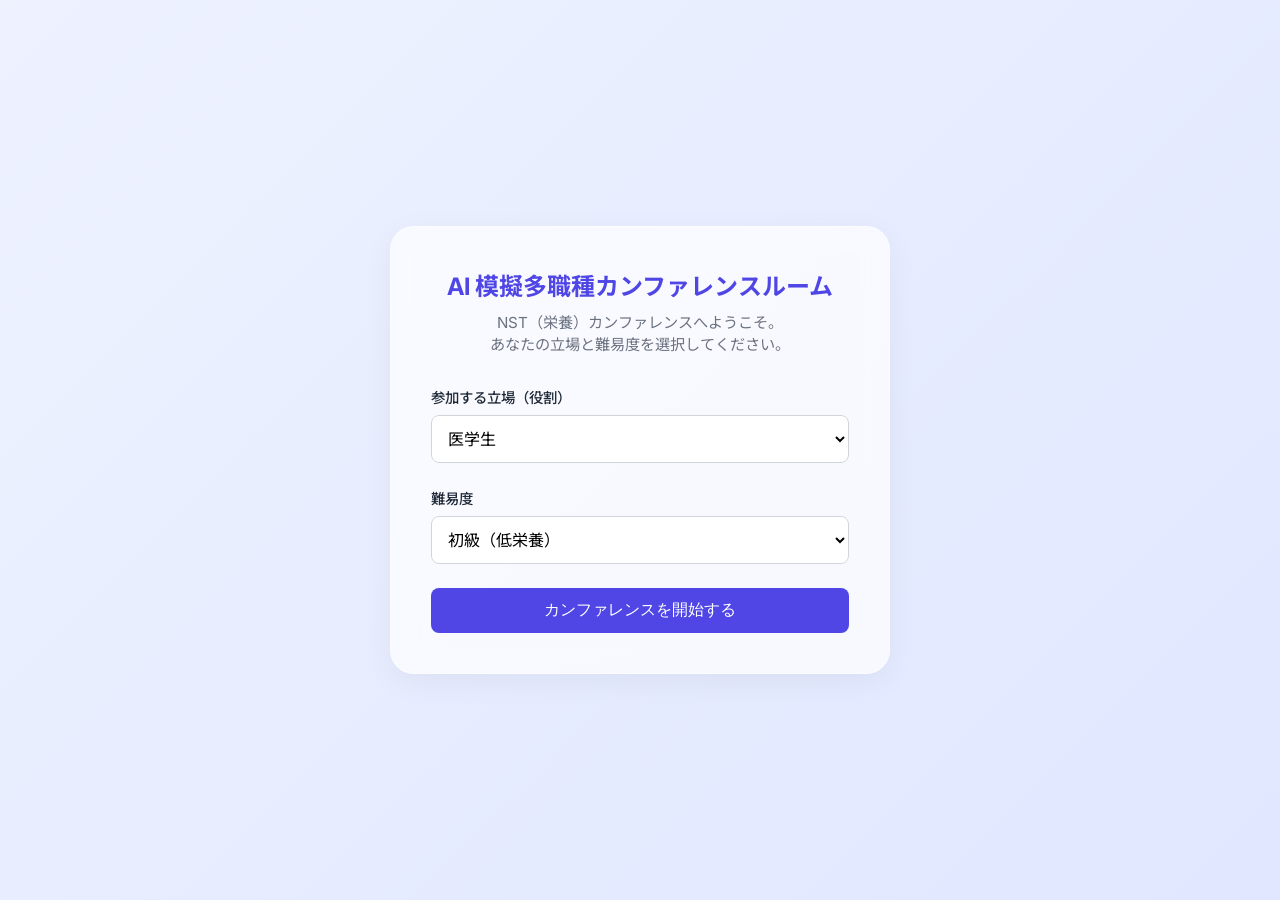
==== index.html @ bc38ae9d "feat: 会話テンポ・学生介入ルールおよび各専門職のキャラクター設定を追加" ====
<!DOCTYPE html>
<html lang="ja">
<head>
  <meta charset="UTF-8">
  <meta name="viewport" content="width=device-width, initial-scale=1.0">
  <title>AI 模擬多職種カンファレンスルーム</title>
  <link href="https://fonts.googleapis.com/css2?family=Inter:wght@400;500;600&family=Noto+Sans+JP:wght@400;500;700&display=swap" rel="stylesheet">
  <link rel="stylesheet" href="css/style.css">
</head>
<body>
  <div id="app">
    <!-- Setup Screen -->
    <div id="setup-screen" class="screen active">
      <div class="glass-panel setup-panel">
        <h1>AI 模擬多職種カンファレンスルーム</h1>
        <p class="subtitle">NST（栄養）カンファレンスへようこそ。<br>あなたの立場と難易度を選択してください。</p>
        
        <form id="setup-form">
          <div class="form-group">
            <label for="role-select">参加する立場（役割）</label>
            <select id="role-select" required>
              <optgroup label="学生">
                <option value="医学生">医学生</option>
                <option value="看護学生">看護学生</option>
                <option value="薬学生">薬学生</option>
                <option value="管理栄養士養成課程学生">管理栄養士養成課程学生</option>
                <option value="臨床検査技師養成課程学生">臨床検査技師養成課程学生</option>
                <option value="言語聴覚士（ST）養成課程学生">言語聴覚士（ST）養成課程学生</option>
                <option value="理学療法士（PT）養成課程学生">理学療法士（PT）養成課程学生</option>
                <option value="作業療法士（OT）養成課程学生">作業療法士（OT）養成課程学生</option>
                <option value="その他の学生">その他の医療・福祉系学生</option>
              </optgroup>
              <optgroup label="新人医療従事者">
                <option value="新人医師">新人医師</option>
                <option value="新人看護師">新人看護師</option>
                <option value="新人薬剤師">新人薬剤師</option>
                <option value="新人管理栄養士">新人管理栄養士</option>
                <option value="新人臨床検査技師">新人臨床検査技師</option>
                <option value="新人ST">新人ST</option>
                <option value="新人PT">新人PT</option>
                <option value="新人OT">新人OT</option>
                <option value="その他の新人">その他の新人医療・福祉職</option>
              </optgroup>
            </select>
          </div>

          <div class="form-group">
            <label for="difficulty-select">難易度</label>
            <select id="difficulty-select" required>
              <option value="beginner">初級（低栄養）</option>
              <option value="intermediate">中級（低栄養＋嚥下障害）</option>
              <option value="advanced">上級（複雑な病態＋本人希望）</option>
            </select>
          </div>

          <button type="submit" class="btn-primary">カンファレンスを開始する</button>
        </form>
      </div>
    </div>

    <!-- Conference Screen -->
    <div id="conference-screen" class="screen">
      <header class="chat-header glass-panel">
        <div class="header-info">
          <h2>NSTカンファレンス</h2>
          <span id="current-role-badge" class="badge"></span>
          <span id="current-difficulty-badge" class="badge outline"></span>
        </div>
      </header>

      <div class="conference-layout">
        <!-- Sidebar for Patient Info -->
        <aside class="sidebar glass-panel">
          <div class="sidebar-header">
            <h3>症例情報</h3>
          </div>
          <div class="sidebar-content" id="patient-info-content">
            <!-- Populated via JS -->
          </div>
        </aside>

        <!-- Main Chat Area -->
        <main class="chat-wrapper">
          <div id="chat-container" class="chat-container">
            <div class="message system">
              <div class="message-content">カンファレンスが開始されました。</div>
            </div>
          </div>

          <div id="typing-indicator" class="typing-indicator hidden">
            <span></span><span></span><span></span>
          </div>

          <div id="status-bar" class="status-bar"></div>

          <footer class="chat-input-area glass-panel">
            <div class="chat-input-header">
              <span class="target-label">相手:</span>
              <select id="target-select" class="target-select">
                <option value="全体">👥 全員</option>
                <option value="医師">🩺 医師（佐藤先生）</option>
                <option value="看護師">🌸 看護師（高橋さん）</option>
                <option value="管理栄養士">🥗 管理栄養士（佐々木さん）</option>
                <option value="ST">🗣️ ST（渡辺さん）</option>
                <option value="薬剤師">💊 薬剤師（松本さん）</option>
                <option value="医療ソーシャルワーカー">🤝 MSW（小林さん）</option>
                <option value="臨床検査技師">🔬 検査技師（中村さん）</option>
              </select>
            </div>
            <div class="chat-input-row">
              <button id="mic-btn" class="btn-icon" title="音声入力">
                <svg viewBox="0 0 24 24" width="22" height="22" stroke="currentColor" stroke-width="2" fill="none" stroke-linecap="round" stroke-linejoin="round"><path d="M12 2a3 3 0 0 0-3 3v7a3 3 0 0 0 6 0V5a3 3 0 0 0-3-3Z"></path><path d="M19 10v2a7 7 0 0 1-14 0v-2"></path><line x1="12" y1="19" x2="12" y2="22"></line></svg>
              </button>
              <textarea id="message-input" rows="1" placeholder="メッセージを入力..."></textarea>
              <button id="send-btn" class="btn-icon" title="送信">
                <svg viewBox="0 0 24 24" width="20" height="20" stroke="currentColor" stroke-width="2" fill="none" stroke-linecap="round" stroke-linejoin="round"><line x1="22" y1="2" x2="11" y2="13"></line><polygon points="22 2 15 22 11 13 2 9 22 2"></polygon></svg>
              </button>
            </div>
          </footer>
        </main>
      </div>
    </div>
  </div>

  <script src="js/scenarios.js"></script>
  <script src="js/api.js"></script>
  <script src="js/speech.js"></script>
  <script src="js/ui.js"></script>
  <script src="js/app.js"></script>
</body>
</html>
---- css/style.css ----
:root {
  --primary-color: #4F46E5;
  --primary-hover: #4338CA;
  --bg-gradient-start: #EEF2FF;
  --bg-gradient-end: #E0E7FF;
  --glass-bg: rgba(255, 255, 255, 0.7);
  --glass-border: rgba(255, 255, 255, 0.5);
  --text-main: #1F2937;
  --text-muted: #6B7280;
  --msg-user-bg: #4F46E5;
  --msg-user-text: #FFFFFF;
  --msg-ai-bg: #FFFFFF;
  --msg-ai-text: #1F2937;
  --msg-system-bg: transparent;
  --msg-system-text: #6B7280;
  --danger-color: #EF4444;
  --success-color: #10B981;
}

* {
  box-sizing: border-box;
  margin: 0;
  padding: 0;
}

html, body {
  height: 100%;
  overflow: hidden;
}

body {
  font-family: 'Inter', 'Noto Sans JP', sans-serif;
  color: var(--text-main);
  background: linear-gradient(135deg, var(--bg-gradient-start), var(--bg-gradient-end));
  display: flex;
  justify-content: center;
  align-items: center;
}

#app {
  width: 100%;
  height: 100%;
  max-width: 1200px;
  position: relative;
  overflow: hidden;
}

/* Screens */
.screen {
  display: none;
  width: 100%;
  height: 100%;
  flex-direction: column;
}

.screen.active {
  display: flex;
}

/* Glassmorphism utility */
.glass-panel {
  background: var(--glass-bg);
  backdrop-filter: blur(12px);
  -webkit-backdrop-filter: blur(12px);
  border: 1px solid var(--glass-border);
  box-shadow: 0 8px 32px rgba(0, 0, 0, 0.05);
}

/* Setup Screen */
#setup-screen {
  justify-content: center;
  align-items: center;
  padding: 1rem;
}

.setup-panel {
  padding: 2.5rem;
  border-radius: 1.5rem;
  width: 100%;
  max-width: 500px;
  text-align: center;
}

.setup-panel h1 {
  font-size: 1.5rem;
  margin-bottom: 0.5rem;
  color: var(--primary-color);
}

.setup-panel .subtitle {
  color: var(--text-muted);
  margin-bottom: 2rem;
  font-size: 0.95rem;
}

.form-group {
  margin-bottom: 1.5rem;
  text-align: left;
}

.form-group label {
  display: block;
  font-weight: 500;
  margin-bottom: 0.5rem;
  font-size: 0.9rem;
}

select {
  width: 100%;
  padding: 0.75rem;
  border-radius: 0.5rem;
  border: 1px solid #D1D5DB;
  background: white;
  font-family: inherit;
  font-size: 1rem;
  outline: none;
  transition: border-color 0.2s;
}

select:focus {
  border-color: var(--primary-color);
  box-shadow: 0 0 0 2px rgba(79, 70, 229, 0.2);
}

/* Buttons */
.btn-primary {
  background: var(--primary-color);
  color: white;
  border: none;
  padding: 0.75rem 1.5rem;
  border-radius: 0.5rem;
  font-size: 1rem;
  font-weight: 500;
  cursor: pointer;
  transition: background 0.2s, transform 0.1s;
}

.btn-primary:hover {
  background: var(--primary-hover);
}

.btn-primary:active {
  transform: scale(0.98);
}

/* Setup form button is full width */
#setup-form .btn-primary {
  width: 100%;
}

.btn-secondary {
  background: transparent;
  color: var(--primary-color);
  border: 1px solid var(--primary-color);
  padding: 0.5rem 1rem;
  border-radius: 0.5rem;
  font-size: 0.9rem;
  font-weight: 500;
  cursor: pointer;
  transition: all 0.2s;
}

.btn-secondary:hover {
  background: rgba(79, 70, 229, 0.05);
}

.btn-icon {
  background: none;
  border: none;
  color: var(--primary-color);
  cursor: pointer;
  display: flex;
  align-items: center;
  justify-content: center;
  width: 40px;
  height: 40px;
  min-width: 40px;
  border-radius: 50%;
  transition: background 0.2s;
  padding: 0;
}

.btn-icon:hover {
  background: rgba(79, 70, 229, 0.1);
}

.btn-icon.active {
  color: var(--danger-color);
  animation: pulse 1.5s infinite;
}

/* Send button specific styling */
#send-btn {
  background: var(--primary-color);
  color: white;
  border-radius: 50%;
}

#send-btn:hover {
  background: var(--primary-hover);
}

@keyframes pulse {
  0% { transform: scale(1); }
  50% { transform: scale(1.1); }
  100% { transform: scale(1); }
}

/* Conference Screen */
#conference-screen {
  height: 100%;
  overflow: hidden;
}

.chat-header {
  display: flex;
  justify-content: space-between;
  align-items: center;
  padding: 0.75rem 1.5rem;
  border-radius: 0 0 1rem 1rem;
  margin: 0 0.5rem;
  z-index: 10;
  flex-shrink: 0;
}

.header-info {
  display: flex;
  align-items: center;
  gap: 0.5rem;
  flex-wrap: wrap;
}

.header-info h2 {
  font-size: 1.1rem;
  margin-right: 0.5rem;
}

.badge {
  display: inline-block;
  padding: 0.2rem 0.5rem;
  font-size: 0.7rem;
  border-radius: 9999px;
  background: var(--primary-color);
  color: white;
}

.badge.outline {
  background: transparent;
  color: var(--primary-color);
  border: 1px solid var(--primary-color);
}

.conference-layout {
  display: flex;
  flex: 1;
  overflow: hidden;
  padding: 0 1rem 1rem 1rem;
  gap: 1rem;
}

/* Sidebar for Patient Info */
.sidebar {
  width: 300px;
  flex-shrink: 0;
  display: flex;
  flex-direction: column;
  border-radius: 1rem;
  overflow: hidden;
}

.sidebar-header {
  padding: 1rem;
  border-bottom: 1px solid var(--glass-border);
  background: rgba(255,255,255,0.3);
}

.sidebar-header h3 {
  font-size: 1.1rem;
  color: var(--primary-color);
}

.sidebar-content {
  padding: 1rem;
  overflow-y: auto;
  flex: 1;
  font-size: 0.9rem;
  line-height: 1.5;
}

.patient-info-section {
  margin-bottom: 1.25rem;
}
.patient-info-section h4 {
  color: var(--primary-color);
  margin-bottom: 0.5rem;
  font-size: 0.95rem;
  font-weight: 600;
  display: flex;
  align-items: center;
  gap: 0.35rem;
}
.patient-info-section ul {
  padding-left: 1.5rem;
}

/* Character Cards in Sidebar */
.character-list {
  display: flex;
  flex-direction: column;
  gap: 0.6rem;
  margin-top: 0.25rem;
}

.character-card {
  background: rgba(255, 255, 255, 0.6);
  border: 1px solid var(--glass-border);
  border-radius: 0.6rem;
  padding: 0.5rem 0.65rem;
  transition: background 0.2s, transform 0.15s;
}

.character-card:hover {
  background: rgba(255, 255, 255, 0.9);
  transform: translateY(-1px);
}

.character-header {
  display: flex;
  align-items: center;
  gap: 0.45rem;
  margin-bottom: 0.25rem;
}

.character-icon {
  font-size: 1.15rem;
  line-height: 1;
}

.character-titles {
  display: flex;
  flex-direction: column;
}

.character-name {
  font-weight: 600;
  font-size: 0.85rem;
  color: var(--text-main);
}

.character-role {
  font-size: 0.7rem;
  color: var(--text-muted);
}

.character-desc {
  font-size: 0.75rem;
  color: #4B5563;
  line-height: 1.35;
}

/* Main Chat Area */
.chat-wrapper {
  flex: 1;
  display: flex;
  flex-direction: column;
  border-radius: 1rem;
  background: rgba(255,255,255,0.4);
  border: 1px solid var(--glass-border);
  overflow: hidden;
}

.chat-container {
  flex: 1;
  overflow-y: auto;
  padding: 1rem 1.5rem;
  display: flex;
  flex-direction: column;
  gap: 0.75rem;
  scroll-behavior: smooth;
}

/* Messages */
.message {
  display: flex;
  flex-direction: column;
  max-width: 80%;
  animation: fadeIn 0.3s ease;
}

@keyframes fadeIn {
  from { opacity: 0; transform: translateY(10px); }
  to { opacity: 1; transform: translateY(0); }
}

.message.user {
  align-self: flex-end;
}

.message.ai {
  align-self: flex-start;
}

.message.system {
  align-self: center;
  text-align: center;
  max-width: 90%;
}

.message-sender {
  font-size: 0.8rem;
  color: var(--text-muted);
  margin-bottom: 0.25rem;
  margin-left: 0.5rem;
}

.message.user .message-sender {
  text-align: right;
  margin-right: 0.5rem;
}

.message-content {
  padding: 0.75rem 1rem;
  border-radius: 1rem;
  line-height: 1.6;
  word-break: break-word;
  white-space: pre-wrap;
  font-size: 0.95rem;
}

.message.user .message-content {
  background: var(--msg-user-bg);
  color: var(--msg-user-text);
  border-bottom-right-radius: 0.25rem;
}

.message.ai .message-content {
  background: var(--msg-ai-bg);
  color: var(--msg-ai-text);
  border-bottom-left-radius: 0.25rem;
  box-shadow: 0 2px 8px rgba(0,0,0,0.05);
  border-left: 4px solid #D1D5DB; /* Default AI color */
}

/* Role-specific AI colors */
.message.doctor .message-content {
  background: #EEF2FF;
  border-left-color: #4F46E5;
}
.message.nurse .message-content {
  background: #FFF1F2;
  border-left-color: #F43F5E;
}
.message.dietitian .message-content {
  background: #F0FDF4;
  border-left-color: #22C55E;
}
.message.pharmacist .message-content {
  background: #F0F9FF;
  border-left-color: #0EA5E9;
}
.message.technician .message-content {
  background: #F5F3FF;
  border-left-color: #8B5CF6;
}
.message.st .message-content {
  background: #FEFCE8;
  border-left-color: #EAB308;
}
.message.msw .message-content {
  background: #FFF7ED;
  border-left-color: #F97316;
}

.message.system .message-content {
  background: var(--msg-system-bg);
  color: var(--msg-system-text);
  font-size: 0.85rem;
  padding: 0.5rem;
}

/* Retry button inside error messages */
.retry-btn {
  display: inline-block;
  margin-top: 0.5rem;
  padding: 0.4rem 1rem;
  background: var(--primary-color);
  color: white;
  border: none;
  border-radius: 0.5rem;
  cursor: pointer;
  font-size: 0.85rem;
  transition: background 0.2s;
}
.retry-btn:hover {
  background: var(--primary-hover);
}

/* Typing Indicator */
.typing-indicator {
  display: flex;
  align-items: center;
  gap: 0.25rem;
  padding: 0.5rem 1.5rem;
  margin-left: 1.5rem;
  margin-bottom: 0.25rem;
  background: var(--msg-ai-bg);
  border-radius: 1rem;
  width: fit-content;
  box-shadow: 0 2px 8px rgba(0,0,0,0.05);
  flex-shrink: 0;
}

.typing-indicator.hidden {
  display: none;
}

.typing-indicator span {
  width: 6px;
  height: 6px;
  background: var(--primary-color);
  border-radius: 50%;
  animation: typing 1s infinite alternate;
}

.typing-indicator span:nth-child(2) { animation-delay: 0.2s; }
.typing-indicator span:nth-child(3) { animation-delay: 0.4s; }

@keyframes typing {
  from { opacity: 0.4; transform: scale(0.8); }
  to { opacity: 1; transform: scale(1.2); }
}

/* Chat Input Area */
.chat-input-area {
  margin: 0 0.5rem 0.5rem 0.5rem;
  padding: 0.5rem 0.75rem;
  border-radius: 1rem;
  display: flex;
  flex-direction: column;
  gap: 0.5rem;
  flex-shrink: 0;
}

.chat-input-header {
  display: flex;
  align-items: center;
  gap: 0.5rem;
  padding: 0 0.25rem;
}

.target-label {
  font-size: 0.8rem;
  color: var(--text-muted);
}

.target-select {
  padding: 0.2rem 0.5rem;
  font-size: 0.85rem;
  border-radius: 0.5rem;
  border: 1px solid var(--glass-border);
  background: rgba(255, 255, 255, 0.8);
  outline: none;
  cursor: pointer;
}

.chat-input-row {
  display: flex;
  align-items: flex-end;
  gap: 0.5rem;
  width: 100%;
}

#message-input {
  flex: 1;
  background: transparent;
  border: none;
  outline: none;
  resize: none;
  max-height: 100px;
  min-height: 24px;
  height: 36px;
  font-family: inherit;
  font-size: 0.95rem;
  line-height: 1.5;
  padding: 0.4rem 0.5rem;
  color: var(--text-main);
}

#message-input::placeholder {
  color: #9CA3AF;
}

/* Status bar */
.status-bar {
  text-align: center;
  padding: 0.25rem;
  font-size: 0.75rem;
  color: var(--text-muted);
  flex-shrink: 0;
}
.status-bar .model-name {
  color: var(--primary-color);
  font-weight: 500;
}

/* Disabled state for send */
#send-btn:disabled,
#message-input:disabled {
  opacity: 0.5;
  cursor: not-allowed;
}
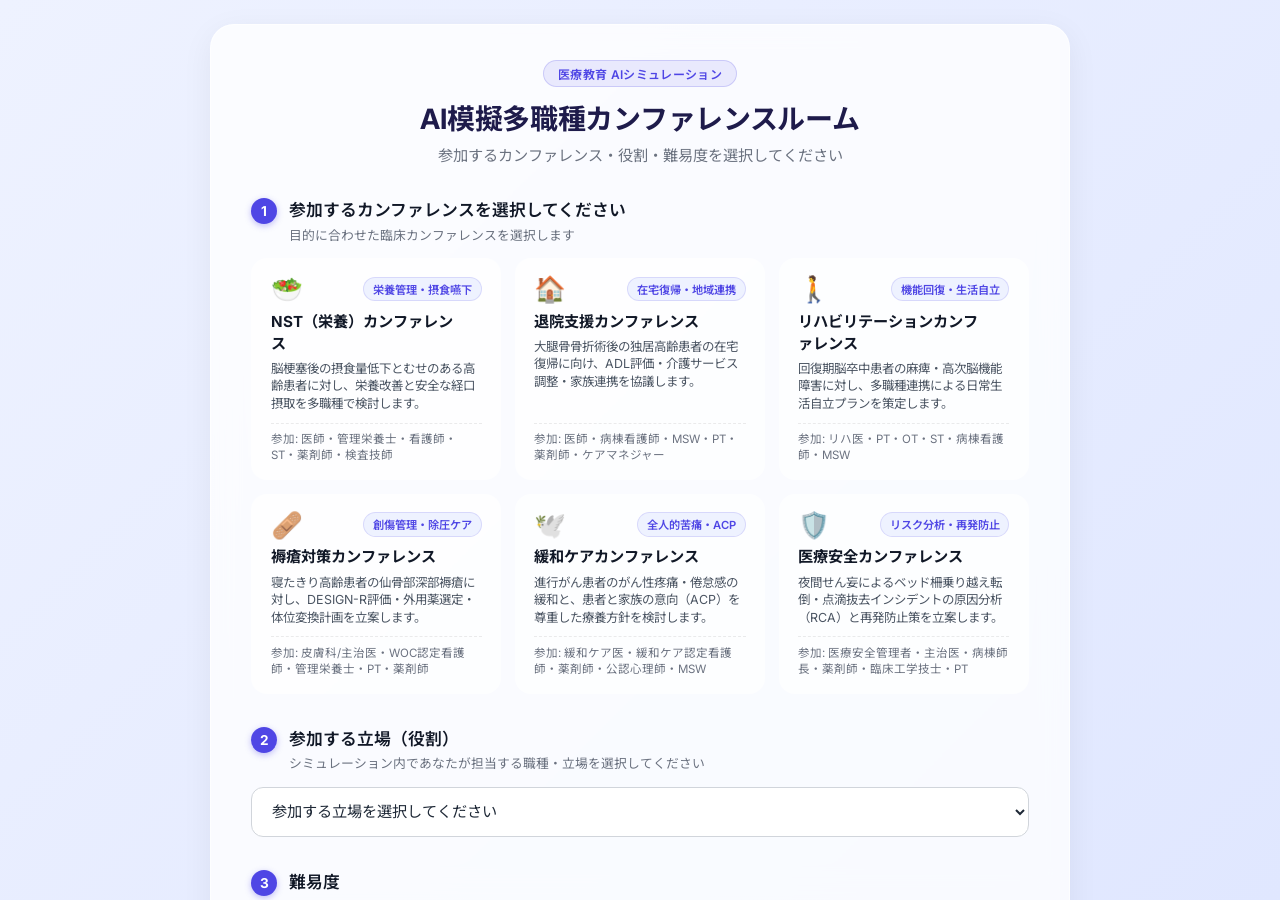
==== commit efb91e4a: "UI改善: 開始画面を複数カンファレンス選択対応にリニューアル（カンファレンス種類・役割・難易度の3ステップ選択と動的連携）" ====
--- a/index.html
+++ b/index.html
@@ -3,8 +3,8 @@
 <head>
   <meta charset="UTF-8">
   <meta name="viewport" content="width=device-width, initial-scale=1.0">
-  <title>AI 模擬多職種カンファレンスルーム</title>
-  <link href="https://fonts.googleapis.com/css2?family=Inter:wght@400;500;600&family=Noto+Sans+JP:wght@400;500;700&display=swap" rel="stylesheet">
+  <title>AI模擬多職種カンファレンスルーム</title>
+  <link href="https://fonts.googleapis.com/css2?family=Inter:wght@400;500;600;700&family=Noto+Sans+JP:wght@400;500;700&display=swap" rel="stylesheet">
   <link rel="stylesheet" href="css/style.css">
 </head>
 <body>
@@ -12,48 +12,114 @@
     <!-- Setup Screen -->
     <div id="setup-screen" class="screen active">
       <div class="glass-panel setup-panel">
-        <h1>AI 模擬多職種カンファレンスルーム</h1>
-        <p class="subtitle">NST（栄養）カンファレンスへようこそ。<br>あなたの立場と難易度を選択してください。</p>
+        <header class="setup-header">
+          <div class="brand-badge">医療教育 AIシミュレーション</div>
+          <h1 class="main-title">AI模擬多職種カンファレンスルーム</h1>
+          <p class="subtitle">参加するカンファレンス・役割・難易度を選択してください</p>
+        </header>
         
         <form id="setup-form">
-          <div class="form-group">
-            <label for="role-select">参加する立場（役割）</label>
-            <select id="role-select" required>
-              <optgroup label="学生">
-                <option value="医学生">医学生</option>
-                <option value="看護学生">看護学生</option>
-                <option value="薬学生">薬学生</option>
-                <option value="管理栄養士養成課程学生">管理栄養士養成課程学生</option>
-                <option value="臨床検査技師養成課程学生">臨床検査技師養成課程学生</option>
-                <option value="言語聴覚士（ST）養成課程学生">言語聴覚士（ST）養成課程学生</option>
-                <option value="理学療法士（PT）養成課程学生">理学療法士（PT）養成課程学生</option>
-                <option value="作業療法士（OT）養成課程学生">作業療法士（OT）養成課程学生</option>
-                <option value="その他の学生">その他の医療・福祉系学生</option>
-              </optgroup>
-              <optgroup label="新人医療従事者">
-                <option value="新人医師">新人医師</option>
-                <option value="新人看護師">新人看護師</option>
-                <option value="新人薬剤師">新人薬剤師</option>
-                <option value="新人管理栄養士">新人管理栄養士</option>
-                <option value="新人臨床検査技師">新人臨床検査技師</option>
-                <option value="新人ST">新人ST</option>
-                <option value="新人PT">新人PT</option>
-                <option value="新人OT">新人OT</option>
-                <option value="その他の新人">その他の新人医療・福祉職</option>
-              </optgroup>
-            </select>
+          <!-- Step 1: Conference Selection -->
+          <section class="form-section">
+            <div class="section-heading">
+              <span class="step-num">1</span>
+              <div class="heading-text">
+                <h3>参加するカンファレンスを選択してください</h3>
+                <span class="step-desc">目的に合わせた臨床カンファレンスを選択します</span>
+              </div>
+            </div>
+            <div id="conference-grid" class="conference-grid">
+              <!-- Populated dynamically via JS from window.CONFERENCE_LIST -->
+            </div>
+            <input type="hidden" id="selected-conference-id" value="">
+          </section>
+
+          <!-- Step 2: Role Selection -->
+          <section class="form-section">
+            <div class="section-heading">
+              <span class="step-num">2</span>
+              <div class="heading-text">
+                <h3>参加する立場（役割）</h3>
+                <span class="step-desc">シミュレーション内であなたが担当する職種・立場を選択してください</span>
+              </div>
+            </div>
+            <div class="select-wrapper">
+              <select id="role-select" required>
+                <option value="" disabled selected>参加する立場を選択してください</option>
+                <optgroup label="学生">
+                  <option value="医学生">医学生</option>
+                  <option value="看護学生">看護学生</option>
+                  <option value="薬学生">薬学生</option>
+                  <option value="管理栄養士養成課程学生">管理栄養士養成課程学生</option>
+                  <option value="臨床検査技師養成課程学生">臨床検査技師養成課程学生</option>
+                  <option value="言語聴覚士（ST）養成課程学生">言語聴覚士（ST）養成課程学生</option>
+                  <option value="理学療法士（PT）養成課程学生">理学療法士（PT）養成課程学生</option>
+                  <option value="作業療法士（OT）養成課程学生">作業療法士（OT）養成課程学生</option>
+                  <option value="その他の学生">その他の医療・福祉系学生</option>
+                </optgroup>
+                <optgroup label="新人医療従事者">
+                  <option value="新人医師">新人医師</option>
+                  <option value="新人看護師">新人看護師</option>
+                  <option value="新人薬剤師">新人薬剤師</option>
+                  <option value="新人管理栄養士">新人管理栄養士</option>
+                  <option value="新人臨床検査技師">新人臨床検査技師</option>
+                  <option value="新人ST">新人ST（言語聴覚士）</option>
+                  <option value="新人PT">新人PT（理学療法士）</option>
+                  <option value="新人OT">新人OT（作業療法士）</option>
+                  <option value="その他の新人">その他の新人医療・福祉職</option>
+                </optgroup>
+              </select>
+            </div>
+          </section>
+
+          <!-- Step 3: Difficulty Selection -->
+          <section class="form-section">
+            <div class="section-heading">
+              <span class="step-num">3</span>
+              <div class="heading-text">
+                <h3>難易度</h3>
+                <span class="step-desc">あなたの習熟度に合わせてシミュレーション難易度を選択してください</span>
+              </div>
+            </div>
+            <div class="difficulty-grid">
+              <div class="difficulty-card" data-difficulty="beginner">
+                <div class="diff-header">
+                  <span class="diff-badge diff-beginner">初級</span>
+                  <span class="diff-theme">基礎的な問題把握</span>
+                </div>
+                <p class="diff-desc">AI専門職からヒントが多く提示されます。全体の流れや多職種の役割を掴むのに最適です。</p>
+              </div>
+
+              <div class="difficulty-card" data-difficulty="intermediate">
+                <div class="diff-header">
+                  <span class="diff-badge diff-intermediate">中級</span>
+                  <span class="diff-theme">複数課題の統合と連携</span>
+                </div>
+                <p class="diff-desc">AIからのヒントが減り、自発的な質問や他職種連携のアプローチが求められます。</p>
+              </div>
+
+              <div class="difficulty-card" data-difficulty="advanced">
+                <div class="diff-header">
+                  <span class="diff-badge diff-advanced">上級</span>
+                  <span class="diff-theme">複雑病態・意思決定支援</span>
+                </div>
+                <p class="diff-desc">AIは答えを誘導しません。複雑な課題の調整と自発的な提案・主導が必要です。</p>
+              </div>
+            </div>
+            <input type="hidden" id="selected-difficulty" value="">
+          </section>
+
+          <!-- Submit and Guidance -->
+          <div class="setup-actions">
+            <div id="setup-validation-msg" class="validation-msg">
+              <span class="validation-icon">ℹ️</span>
+              <span class="validation-text">① カンファレンスの種類、② 参加する立場、③ 難易度を選択してください</span>
+            </div>
+            <button type="submit" id="start-conference-btn" class="btn-primary" disabled>
+              <span>カンファレンスを開始する</span>
+              <svg viewBox="0 0 24 24" width="20" height="20" fill="none" stroke="currentColor" stroke-width="2.5" stroke-linecap="round" stroke-linejoin="round"><line x1="5" y1="12" x2="19" y2="12"></line><polyline points="12 5 19 12 12 19"></polyline></svg>
+            </button>
           </div>
-
-          <div class="form-group">
-            <label for="difficulty-select">難易度</label>
-            <select id="difficulty-select" required>
-              <option value="beginner">初級（低栄養）</option>
-              <option value="intermediate">中級（低栄養＋嚥下障害）</option>
-              <option value="advanced">上級（複雑な病態＋本人希望）</option>
-            </select>
-          </div>
-
-          <button type="submit" class="btn-primary">カンファレンスを開始する</button>
         </form>
       </div>
     </div>
@@ -61,10 +127,16 @@
     <!-- Conference Screen -->
     <div id="conference-screen" class="screen">
       <header class="chat-header glass-panel">
-        <div class="header-info">
-          <h2>NSTカンファレンス</h2>
-          <span id="current-role-badge" class="badge"></span>
-          <span id="current-difficulty-badge" class="badge outline"></span>
+        <div class="header-left">
+          <button id="back-to-setup-btn" class="btn-back" title="カンファレンス選択に戻る">
+            <svg viewBox="0 0 24 24" width="18" height="18" fill="none" stroke="currentColor" stroke-width="2.5" stroke-linecap="round" stroke-linejoin="round"><line x1="19" y1="12" x2="5" y2="12"></line><polyline points="12 19 5 12 12 5"></polyline></svg>
+            <span>選択に戻る</span>
+          </button>
+          <div class="header-info">
+            <h2 id="conference-header-title">カンファレンス</h2>
+            <span id="current-role-badge" class="badge"></span>
+            <span id="current-difficulty-badge" class="badge outline"></span>
+          </div>
         </div>
       </header>
 
@@ -97,14 +169,7 @@
             <div class="chat-input-header">
               <span class="target-label">相手:</span>
               <select id="target-select" class="target-select">
-                <option value="全体">👥 全員</option>
-                <option value="医師">🩺 医師（佐藤先生）</option>
-                <option value="看護師">🌸 看護師（高橋さん）</option>
-                <option value="管理栄養士">🥗 管理栄養士（佐々木さん）</option>
-                <option value="ST">🗣️ ST（渡辺さん）</option>
-                <option value="薬剤師">💊 薬剤師（松本さん）</option>
-                <option value="医療ソーシャルワーカー">🤝 MSW（小林さん）</option>
-                <option value="臨床検査技師">🔬 検査技師（中村さん）</option>
+                <!-- Populated dynamically via JS -->
               </select>
             </div>
             <div class="chat-input-row">
--- a/css/style.css
+++ b/css/style.css
@@ -1,10 +1,11 @@
 :root {
   --primary-color: #4F46E5;
   --primary-hover: #4338CA;
+  --primary-light: #EEF2FF;
   --bg-gradient-start: #EEF2FF;
   --bg-gradient-end: #E0E7FF;
-  --glass-bg: rgba(255, 255, 255, 0.7);
-  --glass-border: rgba(255, 255, 255, 0.5);
+  --glass-bg: rgba(255, 255, 255, 0.78);
+  --glass-border: rgba(255, 255, 255, 0.65);
   --text-main: #1F2937;
   --text-muted: #6B7280;
   --msg-user-bg: #4F46E5;
@@ -15,6 +16,7 @@
   --msg-system-text: #6B7280;
   --danger-color: #EF4444;
   --success-color: #10B981;
+  --warning-color: #F59E0B;
 }
 
 * {
@@ -60,267 +62,537 @@
 /* Glassmorphism utility */
 .glass-panel {
   background: var(--glass-bg);
-  backdrop-filter: blur(12px);
-  -webkit-backdrop-filter: blur(12px);
+  backdrop-filter: blur(14px);
+  -webkit-backdrop-filter: blur(14px);
   border: 1px solid var(--glass-border);
-  box-shadow: 0 8px 32px rgba(0, 0, 0, 0.05);
-}
-
-/* Setup Screen */
+  box-shadow: 0 8px 32px rgba(0, 0, 0, 0.06);
+}
+
+/* ===================================================
+   Setup Screen (Portal & Selection)
+   =================================================== */
 #setup-screen {
-  justify-content: center;
-  align-items: center;
-  padding: 1rem;
+  overflow-y: auto;
+  padding: 1.5rem 1rem;
+  display: none;
+  justify-content: flex-start;
+  align-items: center;
+}
+
+#setup-screen.active {
+  display: flex;
 }
 
 .setup-panel {
-  padding: 2.5rem;
+  padding: 2.2rem 2.5rem;
   border-radius: 1.5rem;
   width: 100%;
-  max-width: 500px;
+  max-width: 860px;
   text-align: center;
-}
-
-.setup-panel h1 {
-  font-size: 1.5rem;
-  margin-bottom: 0.5rem;
+  margin: auto;
+}
+
+.setup-header {
+  margin-bottom: 2rem;
+}
+
+.brand-badge {
+  display: inline-block;
+  background: rgba(79, 70, 229, 0.1);
   color: var(--primary-color);
+  border: 1px solid rgba(79, 70, 229, 0.2);
+  padding: 0.25rem 0.85rem;
+  border-radius: 9999px;
+  font-size: 0.75rem;
+  font-weight: 600;
+  letter-spacing: 0.03em;
+  margin-bottom: 0.6rem;
+}
+
+.setup-panel .main-title {
+  font-size: 1.75rem;
+  font-weight: 700;
+  color: #1E1B4B;
+  letter-spacing: -0.01em;
+  margin-bottom: 0.4rem;
 }
 
 .setup-panel .subtitle {
   color: var(--text-muted);
+  font-size: 0.95rem;
+}
+
+/* Form Sections */
+.form-section {
   margin-bottom: 2rem;
+  text-align: left;
+}
+
+.section-heading {
+  display: flex;
+  align-items: flex-start;
+  gap: 0.75rem;
+  margin-bottom: 0.9rem;
+}
+
+.step-num {
+  background: var(--primary-color);
+  color: white;
+  border-radius: 50%;
+  width: 26px;
+  height: 26px;
+  display: flex;
+  align-items: center;
+  justify-content: center;
+  font-weight: 700;
+  font-size: 0.85rem;
+  flex-shrink: 0;
+  box-shadow: 0 2px 6px rgba(79, 70, 229, 0.35);
+  margin-top: 1px;
+}
+
+.heading-text h3 {
+  font-size: 1.05rem;
+  font-weight: 600;
+  color: #111827;
+  margin-bottom: 0.15rem;
+}
+
+.heading-text .step-desc {
+  font-size: 0.8rem;
+  color: var(--text-muted);
+}
+
+/* 1. Conference Selection Grid */
+.conference-grid {
+  display: grid;
+  grid-template-columns: repeat(auto-fill, minmax(250px, 1fr));
+  gap: 0.85rem;
+}
+
+.conference-card {
+  background: rgba(255, 255, 255, 0.65);
+  border: 2px solid transparent;
+  border-radius: 1rem;
+  padding: 1rem 1.1rem;
+  cursor: pointer;
+  transition: all 0.2s cubic-bezier(0.4, 0, 0.2, 1);
+  display: flex;
+  flex-direction: column;
+  gap: 0.45rem;
+  position: relative;
+  user-select: none;
+}
+
+.conference-card:hover {
+  background: rgba(255, 255, 255, 0.95);
+  transform: translateY(-2px);
+  border-color: rgba(79, 70, 229, 0.25);
+  box-shadow: 0 8px 20px rgba(79, 70, 229, 0.08);
+}
+
+.conference-card.selected {
+  background: #FFFFFF;
+  border-color: var(--primary-color);
+  box-shadow: 0 8px 24px rgba(79, 70, 229, 0.18);
+  transform: translateY(-2px);
+}
+
+.conference-card.selected::after {
+  content: "✓";
+  position: absolute;
+  top: 0.75rem;
+  right: 0.75rem;
+  width: 20px;
+  height: 20px;
+  background: var(--primary-color);
+  color: white;
+  border-radius: 50%;
+  display: flex;
+  align-items: center;
+  justify-content: center;
+  font-size: 0.75rem;
+  font-weight: bold;
+}
+
+.card-top {
+  display: flex;
+  align-items: center;
+  justify-content: space-between;
+  gap: 0.5rem;
+}
+
+.card-icon {
+  font-size: 1.6rem;
+  line-height: 1;
+}
+
+.card-tag {
+  font-size: 0.7rem;
+  font-weight: 600;
+  padding: 0.2rem 0.55rem;
+  border-radius: 9999px;
+  background: #EEF2FF;
+  color: var(--primary-color);
+  border: 1px solid rgba(79, 70, 229, 0.15);
+}
+
+.conference-card.selected .card-tag {
+  background: var(--primary-color);
+  color: white;
+}
+
+.card-title {
   font-size: 0.95rem;
-}
-
-.form-group {
-  margin-bottom: 1.5rem;
-  text-align: left;
-}
-
-.form-group label {
-  display: block;
-  font-weight: 500;
-  margin-bottom: 0.5rem;
-  font-size: 0.9rem;
-}
-
-select {
+  font-weight: 700;
+  color: #111827;
+  padding-right: 1.2rem;
+}
+
+.card-desc {
+  font-size: 0.78rem;
+  color: #4B5563;
+  line-height: 1.4;
+  flex-grow: 1;
+}
+
+.card-roles {
+  font-size: 0.72rem;
+  color: #6B7280;
+  border-top: 1px dashed rgba(0, 0, 0, 0.08);
+  padding-top: 0.4rem;
+  margin-top: 0.2rem;
+}
+
+/* 2. Role Select Dropdown */
+.select-wrapper select {
   width: 100%;
-  padding: 0.75rem;
-  border-radius: 0.5rem;
-  border: 1px solid #D1D5DB;
+  padding: 0.85rem 1rem;
+  border-radius: 0.75rem;
+  border: 1.5px solid #D1D5DB;
   background: white;
   font-family: inherit;
-  font-size: 1rem;
+  font-size: 0.95rem;
+  color: var(--text-main);
   outline: none;
-  transition: border-color 0.2s;
-}
-
-select:focus {
+  transition: border-color 0.2s, box-shadow 0.2s;
+  cursor: pointer;
+}
+
+.select-wrapper select:focus {
   border-color: var(--primary-color);
-  box-shadow: 0 0 0 2px rgba(79, 70, 229, 0.2);
-}
-
-/* Buttons */
+  box-shadow: 0 0 0 3px rgba(79, 70, 229, 0.15);
+}
+
+/* 3. Difficulty Cards Grid */
+.difficulty-grid {
+  display: grid;
+  grid-template-columns: repeat(3, 1fr);
+  gap: 0.85rem;
+}
+
+.difficulty-card {
+  background: rgba(255, 255, 255, 0.65);
+  border: 2px solid transparent;
+  border-radius: 1rem;
+  padding: 1rem;
+  cursor: pointer;
+  transition: all 0.2s cubic-bezier(0.4, 0, 0.2, 1);
+  display: flex;
+  flex-direction: column;
+  gap: 0.4rem;
+  user-select: none;
+  position: relative;
+}
+
+.difficulty-card:hover {
+  background: rgba(255, 255, 255, 0.95);
+  transform: translateY(-2px);
+  border-color: rgba(79, 70, 229, 0.25);
+  box-shadow: 0 8px 20px rgba(79, 70, 229, 0.08);
+}
+
+.difficulty-card.selected {
+  background: #FFFFFF;
+  border-color: var(--primary-color);
+  box-shadow: 0 8px 24px rgba(79, 70, 229, 0.18);
+  transform: translateY(-2px);
+}
+
+.difficulty-card.selected::after {
+  content: "✓";
+  position: absolute;
+  top: 0.75rem;
+  right: 0.75rem;
+  width: 18px;
+  height: 18px;
+  background: var(--primary-color);
+  color: white;
+  border-radius: 50%;
+  display: flex;
+  align-items: center;
+  justify-content: center;
+  font-size: 0.7rem;
+  font-weight: bold;
+}
+
+.diff-header {
+  display: flex;
+  align-items: center;
+  gap: 0.45rem;
+  margin-bottom: 0.2rem;
+}
+
+.diff-badge {
+  font-size: 0.75rem;
+  font-weight: 700;
+  padding: 0.2rem 0.55rem;
+  border-radius: 9999px;
+  display: inline-block;
+}
+
+.diff-beginner {
+  background: #ECFDF5;
+  color: #059669;
+  border: 1px solid #A7F3D0;
+}
+
+.diff-intermediate {
+  background: #FFFBEB;
+  color: #D97706;
+  border: 1px solid #FDE68A;
+}
+
+.diff-advanced {
+  background: #FEF2F2;
+  color: #DC2626;
+  border: 1px solid #FECACA;
+}
+
+.diff-theme {
+  font-size: 0.85rem;
+  font-weight: 600;
+  color: #1F2937;
+}
+
+.diff-desc {
+  font-size: 0.78rem;
+  color: #4B5563;
+  line-height: 1.4;
+}
+
+/* Submit Actions Area */
+.setup-actions {
+  margin-top: 2.2rem;
+  display: flex;
+  flex-direction: column;
+  align-items: center;
+  gap: 0.85rem;
+}
+
+.validation-msg {
+  font-size: 0.85rem;
+  padding: 0.6rem 1.2rem;
+  border-radius: 0.6rem;
+  display: inline-flex;
+  align-items: center;
+  gap: 0.4rem;
+  background: rgba(238, 242, 255, 0.8);
+  color: #4338CA;
+  border: 1px solid rgba(99, 102, 241, 0.25);
+  font-weight: 500;
+  transition: all 0.2s;
+}
+
+.validation-msg.ready {
+  background: #ECFDF5;
+  color: #065F46;
+  border-color: #6EE7B7;
+}
+
 .btn-primary {
+  padding: 0.95rem 2.4rem;
+  border-radius: 0.85rem;
+  font-size: 1.05rem;
+  font-weight: 600;
+  display: inline-flex;
+  align-items: center;
+  gap: 0.6rem;
   background: var(--primary-color);
   color: white;
   border: none;
-  padding: 0.75rem 1.5rem;
-  border-radius: 0.5rem;
-  font-size: 1rem;
-  font-weight: 500;
   cursor: pointer;
-  transition: background 0.2s, transform 0.1s;
-}
-
-.btn-primary:hover {
+  transition: all 0.2s cubic-bezier(0.4, 0, 0.2, 1);
+  box-shadow: 0 4px 14px rgba(79, 70, 229, 0.35);
+}
+
+.btn-primary:hover:not(:disabled) {
   background: var(--primary-hover);
-}
-
-.btn-primary:active {
-  transform: scale(0.98);
-}
-
-/* Setup form button is full width */
-#setup-form .btn-primary {
-  width: 100%;
-}
-
-.btn-secondary {
-  background: transparent;
-  color: var(--primary-color);
-  border: 1px solid var(--primary-color);
-  padding: 0.5rem 1rem;
-  border-radius: 0.5rem;
-  font-size: 0.9rem;
-  font-weight: 500;
+  transform: translateY(-2px);
+  box-shadow: 0 6px 20px rgba(79, 70, 229, 0.45);
+}
+
+.btn-primary:disabled {
+  opacity: 0.45;
+  cursor: not-allowed;
+  box-shadow: none;
+  filter: grayscale(0.5);
+  transform: none;
+}
+
+/* ===================================================
+   Conference Screen
+   =================================================== */
+#conference-screen {
+  padding: 0.75rem;
+  gap: 0.75rem;
+}
+
+.chat-header {
+  padding: 0.75rem 1.25rem;
+  border-radius: 1rem;
+  display: flex;
+  justify-content: space-between;
+  align-items: center;
+  flex-shrink: 0;
+}
+
+.header-left {
+  display: flex;
+  align-items: center;
+  gap: 1rem;
+  flex-wrap: wrap;
+}
+
+.btn-back {
+  background: rgba(255, 255, 255, 0.85);
+  border: 1px solid var(--glass-border);
+  padding: 0.4rem 0.8rem;
+  border-radius: 0.6rem;
+  color: var(--text-main);
+  display: inline-flex;
+  align-items: center;
+  gap: 0.4rem;
+  font-size: 0.82rem;
+  font-weight: 600;
   cursor: pointer;
   transition: all 0.2s;
 }
 
-.btn-secondary:hover {
-  background: rgba(79, 70, 229, 0.05);
-}
-
-.btn-icon {
-  background: none;
-  border: none;
+.btn-back:hover {
+  background: white;
+  border-color: var(--primary-color);
   color: var(--primary-color);
-  cursor: pointer;
-  display: flex;
-  align-items: center;
-  justify-content: center;
-  width: 40px;
-  height: 40px;
-  min-width: 40px;
-  border-radius: 50%;
-  transition: background 0.2s;
-  padding: 0;
-}
-
-.btn-icon:hover {
-  background: rgba(79, 70, 229, 0.1);
-}
-
-.btn-icon.active {
-  color: var(--danger-color);
-  animation: pulse 1.5s infinite;
-}
-
-/* Send button specific styling */
-#send-btn {
-  background: var(--primary-color);
-  color: white;
-  border-radius: 50%;
-}
-
-#send-btn:hover {
-  background: var(--primary-hover);
-}
-
-@keyframes pulse {
-  0% { transform: scale(1); }
-  50% { transform: scale(1.1); }
-  100% { transform: scale(1); }
-}
-
-/* Conference Screen */
-#conference-screen {
-  height: 100%;
-  overflow: hidden;
-}
-
-.chat-header {
-  display: flex;
-  justify-content: space-between;
-  align-items: center;
-  padding: 0.75rem 1.5rem;
-  border-radius: 0 0 1rem 1rem;
-  margin: 0 0.5rem;
-  z-index: 10;
-  flex-shrink: 0;
+  transform: translateX(-2px);
 }
 
 .header-info {
   display: flex;
   align-items: center;
-  gap: 0.5rem;
+  gap: 0.6rem;
   flex-wrap: wrap;
 }
 
 .header-info h2 {
-  font-size: 1.1rem;
-  margin-right: 0.5rem;
+  font-size: 1.15rem;
+  font-weight: 700;
+  color: #111827;
 }
 
 .badge {
-  display: inline-block;
-  padding: 0.2rem 0.5rem;
-  font-size: 0.7rem;
+  font-size: 0.75rem;
+  padding: 0.25rem 0.6rem;
   border-radius: 9999px;
   background: var(--primary-color);
   color: white;
+  font-weight: 600;
 }
 
 .badge.outline {
   background: transparent;
+  border: 1px solid var(--primary-color);
   color: var(--primary-color);
-  border: 1px solid var(--primary-color);
-}
-
+}
+
+/* Conference Layout */
 .conference-layout {
-  display: flex;
   flex: 1;
+  display: flex;
+  gap: 0.75rem;
   overflow: hidden;
-  padding: 0 1rem 1rem 1rem;
+}
+
+/* Sidebar */
+.sidebar {
+  width: 320px;
+  border-radius: 1rem;
+  display: flex;
+  flex-direction: column;
+  overflow: hidden;
+  flex-shrink: 0;
+}
+
+.sidebar-header {
+  padding: 0.9rem 1.2rem;
+  border-bottom: 1px solid var(--glass-border);
+}
+
+.sidebar-header h3 {
+  font-size: 0.95rem;
+  font-weight: 700;
+  color: #111827;
+}
+
+.sidebar-content {
+  flex: 1;
+  overflow-y: auto;
+  padding: 1rem 1.2rem;
+  display: flex;
+  flex-direction: column;
   gap: 1rem;
-}
-
-/* Sidebar for Patient Info */
-.sidebar {
-  width: 300px;
-  flex-shrink: 0;
-  display: flex;
-  flex-direction: column;
-  border-radius: 1rem;
-  overflow: hidden;
-}
-
-.sidebar-header {
-  padding: 1rem;
-  border-bottom: 1px solid var(--glass-border);
-  background: rgba(255,255,255,0.3);
-}
-
-.sidebar-header h3 {
-  font-size: 1.1rem;
+  font-size: 0.85rem;
+}
+
+.patient-info-section {
+  display: flex;
+  flex-direction: column;
+  gap: 0.35rem;
+}
+
+.patient-info-section h4 {
+  font-size: 0.85rem;
+  font-weight: 700;
   color: var(--primary-color);
-}
-
-.sidebar-content {
-  padding: 1rem;
-  overflow-y: auto;
-  flex: 1;
-  font-size: 0.9rem;
-  line-height: 1.5;
-}
-
-.patient-info-section {
-  margin-bottom: 1.25rem;
-}
-.patient-info-section h4 {
-  color: var(--primary-color);
-  margin-bottom: 0.5rem;
-  font-size: 0.95rem;
-  font-weight: 600;
-  display: flex;
-  align-items: center;
-  gap: 0.35rem;
-}
+  border-bottom: 1px solid rgba(79, 70, 229, 0.15);
+  padding-bottom: 0.25rem;
+  margin-bottom: 0.25rem;
+}
+
 .patient-info-section ul {
-  padding-left: 1.5rem;
+  padding-left: 1.3rem;
+  display: flex;
+  flex-direction: column;
+  gap: 0.25rem;
 }
 
 /* Character Cards in Sidebar */
 .character-list {
   display: flex;
   flex-direction: column;
-  gap: 0.6rem;
+  gap: 0.55rem;
   margin-top: 0.25rem;
 }
 
 .character-card {
-  background: rgba(255, 255, 255, 0.6);
+  background: rgba(255, 255, 255, 0.65);
   border: 1px solid var(--glass-border);
   border-radius: 0.6rem;
-  padding: 0.5rem 0.65rem;
+  padding: 0.55rem 0.7rem;
   transition: background 0.2s, transform 0.15s;
 }
 
 .character-card:hover {
-  background: rgba(255, 255, 255, 0.9);
+  background: rgba(255, 255, 255, 0.95);
   transform: translateY(-1px);
 }
 
@@ -328,7 +600,7 @@
   display: flex;
   align-items: center;
   gap: 0.45rem;
-  margin-bottom: 0.25rem;
+  margin-bottom: 0.2rem;
 }
 
 .character-icon {
@@ -342,7 +614,7 @@
 }
 
 .character-name {
-  font-weight: 600;
+  font-weight: 700;
   font-size: 0.85rem;
   color: var(--text-main);
 }
@@ -364,7 +636,7 @@
   display: flex;
   flex-direction: column;
   border-radius: 1rem;
-  background: rgba(255,255,255,0.4);
+  background: rgba(255, 255, 255, 0.45);
   border: 1px solid var(--glass-border);
   overflow: hidden;
 }
@@ -372,7 +644,7 @@
 .chat-container {
   flex: 1;
   overflow-y: auto;
-  padding: 1rem 1.5rem;
+  padding: 1rem 1.25rem;
   display: flex;
   flex-direction: column;
   gap: 0.75rem;
@@ -383,12 +655,12 @@
 .message {
   display: flex;
   flex-direction: column;
-  max-width: 80%;
-  animation: fadeIn 0.3s ease;
+  max-width: 82%;
+  animation: fadeIn 0.25s ease;
 }
 
 @keyframes fadeIn {
-  from { opacity: 0; transform: translateY(10px); }
+  from { opacity: 0; transform: translateY(8px); }
   to { opacity: 1; transform: translateY(0); }
 }
 
@@ -411,6 +683,7 @@
   color: var(--text-muted);
   margin-bottom: 0.25rem;
   margin-left: 0.5rem;
+  font-weight: 600;
 }
 
 .message.user .message-sender {
@@ -431,17 +704,18 @@
   background: var(--msg-user-bg);
   color: var(--msg-user-text);
   border-bottom-right-radius: 0.25rem;
+  box-shadow: 0 2px 8px rgba(79, 70, 229, 0.25);
 }
 
 .message.ai .message-content {
   background: var(--msg-ai-bg);
   color: var(--msg-ai-text);
   border-bottom-left-radius: 0.25rem;
-  box-shadow: 0 2px 8px rgba(0,0,0,0.05);
-  border-left: 4px solid #D1D5DB; /* Default AI color */
-}
-
-/* Role-specific AI colors */
+  box-shadow: 0 2px 8px rgba(0, 0, 0, 0.05);
+  border-left: 4px solid #D1D5DB;
+}
+
+/* Role-specific AI Message Colors */
 .message.doctor .message-content {
   background: #EEF2FF;
   border-left-color: #4F46E5;
@@ -466,19 +740,35 @@
   background: #FEFCE8;
   border-left-color: #EAB308;
 }
+.message.pt .message-content {
+  background: #ECFEFF;
+  border-left-color: #06B6D4;
+}
+.message.ot .message-content {
+  background: #FDF4FF;
+  border-left-color: #D946EF;
+}
 .message.msw .message-content {
   background: #FFF7ED;
   border-left-color: #F97316;
+}
+.message.woc .message-content {
+  background: #FDF2F8;
+  border-left-color: #EC4899;
+}
+.message.safety .message-content {
+  background: #F1F5F9;
+  border-left-color: #64748B;
 }
 
 .message.system .message-content {
   background: var(--msg-system-bg);
   color: var(--msg-system-text);
   font-size: 0.85rem;
-  padding: 0.5rem;
-}
-
-/* Retry button inside error messages */
+  padding: 0.4rem;
+}
+
+/* Retry Button */
 .retry-btn {
   display: inline-block;
   margin-top: 0.5rem;
@@ -500,13 +790,13 @@
   display: flex;
   align-items: center;
   gap: 0.25rem;
-  padding: 0.5rem 1.5rem;
-  margin-left: 1.5rem;
+  padding: 0.5rem 1.25rem;
+  margin-left: 1.25rem;
   margin-bottom: 0.25rem;
   background: var(--msg-ai-bg);
   border-radius: 1rem;
   width: fit-content;
-  box-shadow: 0 2px 8px rgba(0,0,0,0.05);
+  box-shadow: 0 2px 8px rgba(0, 0, 0, 0.05);
   flex-shrink: 0;
 }
 
@@ -533,7 +823,7 @@
 /* Chat Input Area */
 .chat-input-area {
   margin: 0 0.5rem 0.5rem 0.5rem;
-  padding: 0.5rem 0.75rem;
+  padding: 0.6rem 0.85rem;
   border-radius: 1rem;
   display: flex;
   flex-direction: column;
@@ -550,62 +840,161 @@
 
 .target-label {
   font-size: 0.8rem;
+  font-weight: 600;
   color: var(--text-muted);
 }
 
 .target-select {
-  padding: 0.2rem 0.5rem;
   font-size: 0.85rem;
+  padding: 0.3rem 0.6rem;
   border-radius: 0.5rem;
-  border: 1px solid var(--glass-border);
-  background: rgba(255, 255, 255, 0.8);
+  border: 1px solid #D1D5DB;
+  background: white;
+  color: var(--text-main);
   outline: none;
   cursor: pointer;
+  transition: border-color 0.2s;
+}
+
+.target-select:focus {
+  border-color: var(--primary-color);
 }
 
 .chat-input-row {
   display: flex;
   align-items: flex-end;
   gap: 0.5rem;
-  width: 100%;
+}
+
+.btn-icon {
+  width: 40px;
+  height: 40px;
+  border-radius: 50%;
+  border: none;
+  background: rgba(255, 255, 255, 0.8);
+  color: var(--text-main);
+  display: flex;
+  align-items: center;
+  justify-content: center;
+  cursor: pointer;
+  transition: all 0.2s;
+  flex-shrink: 0;
+}
+
+.btn-icon:hover {
+  background: white;
+  color: var(--primary-color);
+  box-shadow: 0 2px 8px rgba(0, 0, 0, 0.1);
+}
+
+.btn-icon#send-btn {
+  background: var(--primary-color);
+  color: white;
+}
+
+.btn-icon#send-btn:hover {
+  background: var(--primary-hover);
+}
+
+.btn-icon#send-btn:disabled,
+.btn-icon#mic-btn:disabled {
+  opacity: 0.4;
+  cursor: not-allowed;
+}
+
+.btn-icon.recording {
+  background: #FEE2E2;
+  color: #EF4444;
+  animation: pulse 1.5s infinite;
+}
+
+@keyframes pulse {
+  0% { transform: scale(1); }
+  50% { transform: scale(1.08); }
+  100% { transform: scale(1); }
 }
 
 #message-input {
   flex: 1;
-  background: transparent;
-  border: none;
-  outline: none;
-  resize: none;
-  max-height: 100px;
-  min-height: 24px;
-  height: 36px;
+  border: 1.5px solid #D1D5DB;
+  border-radius: 0.75rem;
+  padding: 0.6rem 0.9rem;
   font-family: inherit;
   font-size: 0.95rem;
-  line-height: 1.5;
-  padding: 0.4rem 0.5rem;
-  color: var(--text-main);
-}
-
-#message-input::placeholder {
-  color: #9CA3AF;
-}
-
-/* Status bar */
-.status-bar {
-  text-align: center;
-  padding: 0.25rem;
-  font-size: 0.75rem;
-  color: var(--text-muted);
-  flex-shrink: 0;
-}
-.status-bar .model-name {
-  color: var(--primary-color);
-  font-weight: 500;
-}
-
-/* Disabled state for send */
-#send-btn:disabled,
-#message-input:disabled {
-  opacity: 0.5;
-  cursor: not-allowed;
-}
+  resize: none;
+  min-height: 40px;
+  max-height: 100px;
+  line-height: 1.4;
+  outline: none;
+  transition: border-color 0.2s, box-shadow 0.2s;
+  background: white;
+}
+
+#message-input:focus {
+  border-color: var(--primary-color);
+  box-shadow: 0 0 0 3px rgba(79, 70, 229, 0.12);
+}
+
+/* ===================================================
+   Responsive Design (Tablet & Mobile)
+   =================================================== */
+@media (max-width: 900px) {
+  .setup-panel {
+    padding: 1.8rem 1.4rem;
+  }
+
+  .difficulty-grid {
+    grid-template-columns: 1fr;
+    gap: 0.65rem;
+  }
+
+  .conference-grid {
+    grid-template-columns: repeat(2, 1fr);
+  }
+
+  .conference-layout {
+    flex-direction: column;
+  }
+
+  .sidebar {
+    width: 100%;
+    max-height: 220px;
+  }
+}
+
+@media (max-width: 600px) {
+  #setup-screen {
+    padding: 0.75rem 0.5rem;
+  }
+
+  .setup-panel {
+    padding: 1.5rem 1rem;
+    border-radius: 1rem;
+  }
+
+  .setup-panel .main-title {
+    font-size: 1.4rem;
+  }
+
+  .conference-grid {
+    grid-template-columns: 1fr;
+  }
+
+  .header-left {
+    gap: 0.5rem;
+  }
+
+  .header-info h2 {
+    font-size: 1rem;
+  }
+
+  .message {
+    max-width: 92%;
+  }
+
+  .btn-primary {
+    width: 100%;
+    justify-content: center;
+    padding: 0.85rem 1.5rem;
+  }
+}
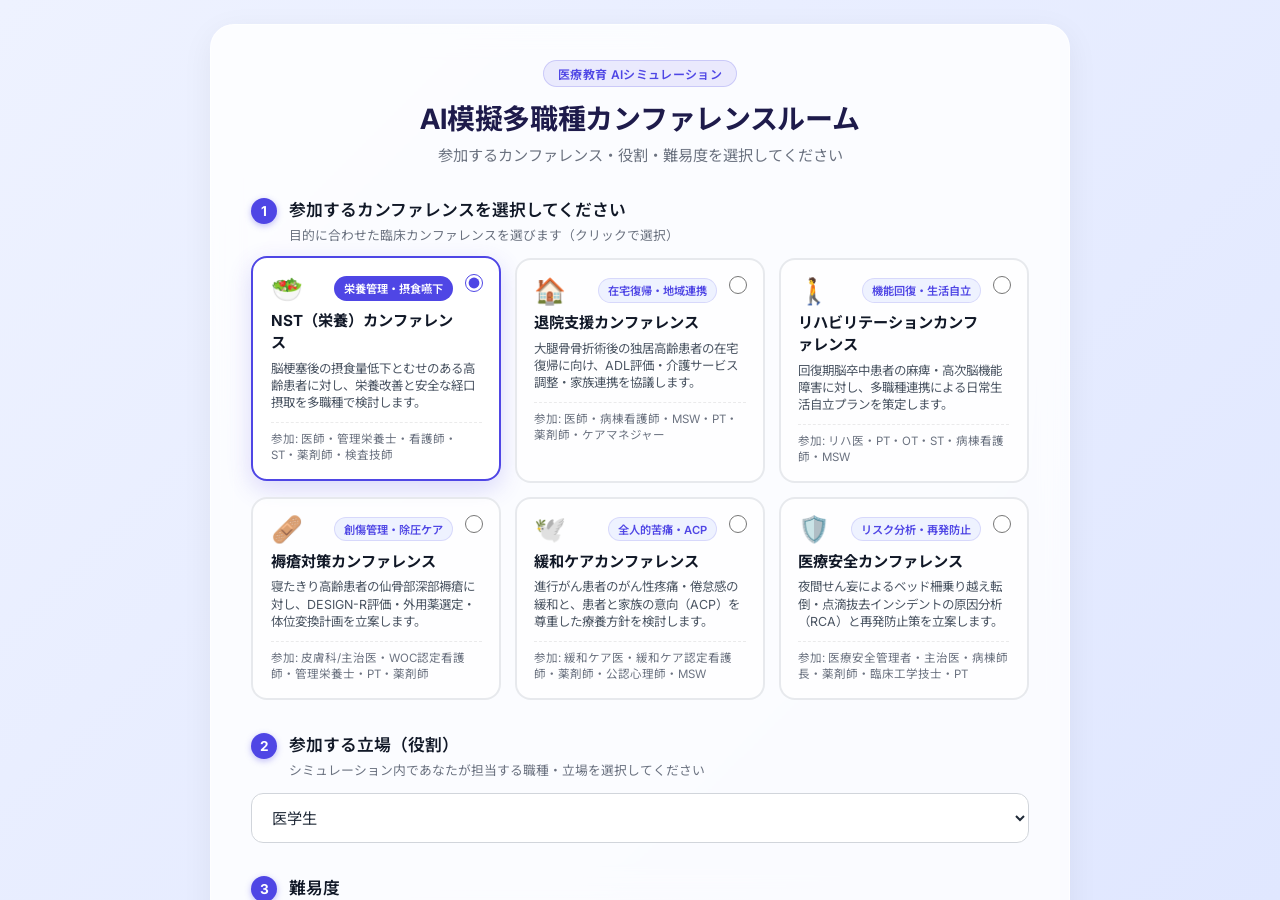
==== commit cf6ace71: "修正: カンファレンス選択および難易度選択のクリック動作・即時開始を確実に動作するよう修正" ====
--- a/index.html
+++ b/index.html
@@ -25,13 +25,94 @@
               <span class="step-num">1</span>
               <div class="heading-text">
                 <h3>参加するカンファレンスを選択してください</h3>
-                <span class="step-desc">目的に合わせた臨床カンファレンスを選択します</span>
+                <span class="step-desc">目的に合わせた臨床カンファレンスを選びます（クリックで選択）</span>
               </div>
             </div>
-            <div id="conference-grid" class="conference-grid">
-              <!-- Populated dynamically via JS from window.CONFERENCE_LIST -->
-            </div>
-            <input type="hidden" id="selected-conference-id" value="">
+            <div class="conference-grid">
+              <!-- 1. NST -->
+              <label class="conference-card selected" for="conf-nst">
+                <input type="radio" name="conference" id="conf-nst" value="nst" checked>
+                <div class="card-body">
+                  <div class="card-top">
+                    <span class="card-icon">🥗</span>
+                    <span class="card-tag">栄養管理・摂食嚥下</span>
+                  </div>
+                  <div class="card-title">NST（栄養）カンファレンス</div>
+                  <p class="card-desc">脳梗塞後の摂食量低下とむせのある高齢患者に対し、栄養改善と安全な経口摂取を多職種で検討します。</p>
+                  <div class="card-roles">参加: 医師・管理栄養士・看護師・ST・薬剤師・検査技師</div>
+                </div>
+              </label>
+
+              <!-- 2. 退院支援 -->
+              <label class="conference-card" for="conf-discharge">
+                <input type="radio" name="conference" id="conf-discharge" value="discharge">
+                <div class="card-body">
+                  <div class="card-top">
+                    <span class="card-icon">🏠</span>
+                    <span class="card-tag">在宅復帰・地域連携</span>
+                  </div>
+                  <div class="card-title">退院支援カンファレンス</div>
+                  <p class="card-desc">大腿骨骨折術後の独居高齢患者の在宅復帰に向け、ADL評価・介護サービス調整・家族連携を協議します。</p>
+                  <div class="card-roles">参加: 医師・病棟看護師・MSW・PT・薬剤師・ケアマネジャー</div>
+                </div>
+              </label>
+
+              <!-- 3. リハビリ -->
+              <label class="conference-card" for="conf-rehab">
+                <input type="radio" name="conference" id="conf-rehab" value="rehab">
+                <div class="card-body">
+                  <div class="card-top">
+                    <span class="card-icon">🚶</span>
+                    <span class="card-tag">機能回復・生活自立</span>
+                  </div>
+                  <div class="card-title">リハビリテーションカンファレンス</div>
+                  <p class="card-desc">回復期脳卒中患者の麻痺・高次脳機能障害に対し、多職種連携による日常生活自立プランを策定します。</p>
+                  <div class="card-roles">参加: リハ医・PT・OT・ST・病棟看護師・MSW</div>
+                </div>
+              </label>
+
+              <!-- 4. 褥瘡対策 -->
+              <label class="conference-card" for="conf-pressure_ulcer">
+                <input type="radio" name="conference" id="conf-pressure_ulcer" value="pressure_ulcer">
+                <div class="card-body">
+                  <div class="card-top">
+                    <span class="card-icon">🩹</span>
+                    <span class="card-tag">創傷管理・除圧ケア</span>
+                  </div>
+                  <div class="card-title">褥瘡対策カンファレンス</div>
+                  <p class="card-desc">寝たきり高齢患者の仙骨部深部褥瘡に対し、DESIGN-R評価・外用薬選定・体位変換計画を立案します。</p>
+                  <div class="card-roles">参加: 皮膚科/主治医・WOC認定看護師・管理栄養士・PT・薬剤師</div>
+                </div>
+              </label>
+
+              <!-- 5. 緩和ケア -->
+              <label class="conference-card" for="conf-palliative">
+                <input type="radio" name="conference" id="conf-palliative" value="palliative">
+                <div class="card-body">
+                  <div class="card-top">
+                    <span class="card-icon">🕊️</span>
+                    <span class="card-tag">全人的苦痛・ACP</span>
+                  </div>
+                  <div class="card-title">緩和ケアカンファレンス</div>
+                  <p class="card-desc">進行がん患者のがん性疼痛・倦怠感の緩和と、患者と家族の意向（ACP）を尊重した療養方針を検討します。</p>
+                  <div class="card-roles">参加: 緩和ケア医・緩和ケア認定看護師・薬剤師・公認心理師・MSW</div>
+                </div>
+              </label>
+
+              <!-- 6. 医療安全 -->
+              <label class="conference-card" for="conf-safety">
+                <input type="radio" name="conference" id="conf-safety" value="safety">
+                <div class="card-body">
+                  <div class="card-top">
+                    <span class="card-icon">🛡️</span>
+                    <span class="card-tag">リスク分析・再発防止</span>
+                  </div>
+                  <div class="card-title">医療安全カンファレンス</div>
+                  <p class="card-desc">夜間せん妄によるベッド柵乗り越え転倒・点滴抜去インシデントの原因分析（RCA）と再発防止策を立案します。</p>
+                  <div class="card-roles">参加: 医療安全管理者・主治医・病棟師長・薬剤師・臨床工学技士・PT</div>
+                </div>
+              </label>
+            </div>
           </section>
 
           <!-- Step 2: Role Selection -->
@@ -44,10 +125,9 @@
               </div>
             </div>
             <div class="select-wrapper">
-              <select id="role-select" required>
-                <option value="" disabled selected>参加する立場を選択してください</option>
+              <select id="role-select" name="role" required>
                 <optgroup label="学生">
-                  <option value="医学生">医学生</option>
+                  <option value="医学生" selected>医学生</option>
                   <option value="看護学生">看護学生</option>
                   <option value="薬学生">薬学生</option>
                   <option value="管理栄養士養成課程学生">管理栄養士養成課程学生</option>
@@ -78,44 +158,48 @@
               <span class="step-num">3</span>
               <div class="heading-text">
                 <h3>難易度</h3>
-                <span class="step-desc">あなたの習熟度に合わせてシミュレーション難易度を選択してください</span>
+                <span class="step-desc">あなたの習熟度に合わせて難易度を選択してください（クリックで選択）</span>
               </div>
             </div>
             <div class="difficulty-grid">
-              <div class="difficulty-card" data-difficulty="beginner">
-                <div class="diff-header">
-                  <span class="diff-badge diff-beginner">初級</span>
-                  <span class="diff-theme">基礎的な問題把握</span>
-                </div>
-                <p class="diff-desc">AI専門職からヒントが多く提示されます。全体の流れや多職種の役割を掴むのに最適です。</p>
-              </div>
-
-              <div class="difficulty-card" data-difficulty="intermediate">
-                <div class="diff-header">
-                  <span class="diff-badge diff-intermediate">中級</span>
-                  <span class="diff-theme">複数課題の統合と連携</span>
-                </div>
-                <p class="diff-desc">AIからのヒントが減り、自発的な質問や他職種連携のアプローチが求められます。</p>
-              </div>
-
-              <div class="difficulty-card" data-difficulty="advanced">
-                <div class="diff-header">
-                  <span class="diff-badge diff-advanced">上級</span>
-                  <span class="diff-theme">複雑病態・意思決定支援</span>
-                </div>
-                <p class="diff-desc">AIは答えを誘導しません。複雑な課題の調整と自発的な提案・主導が必要です。</p>
-              </div>
-            </div>
-            <input type="hidden" id="selected-difficulty" value="">
+              <label class="difficulty-card selected" for="diff-beginner">
+                <input type="radio" name="difficulty" id="diff-beginner" value="beginner" checked>
+                <div class="card-body">
+                  <div class="diff-header">
+                    <span class="diff-badge diff-beginner">初級</span>
+                    <span class="diff-theme">基礎的な問題把握</span>
+                  </div>
+                  <p class="diff-desc">AI専門職からヒントが多く提示されます。全体の流れや多職種の役割を掴むのに最適です。</p>
+                </div>
+              </label>
+
+              <label class="difficulty-card" for="diff-intermediate">
+                <input type="radio" name="difficulty" id="diff-intermediate" value="intermediate">
+                <div class="card-body">
+                  <div class="diff-header">
+                    <span class="diff-badge diff-intermediate">中級</span>
+                    <span class="diff-theme">複数課題の統合と連携</span>
+                  </div>
+                  <p class="diff-desc">AIからのヒントが減り、自発的な質問や他職種連携のアプローチが求められます。</p>
+                </div>
+              </label>
+
+              <label class="difficulty-card" for="diff-advanced">
+                <input type="radio" name="difficulty" id="diff-advanced" value="advanced">
+                <div class="card-body">
+                  <div class="diff-header">
+                    <span class="diff-badge diff-advanced">上級</span>
+                    <span class="diff-theme">複雑病態・意思決定支援</span>
+                  </div>
+                  <p class="diff-desc">AIは答えを誘導しません。複雑な課題の調整と自発的な提案・主導が必要です。</p>
+                </div>
+              </label>
+            </div>
           </section>
 
           <!-- Submit and Guidance -->
           <div class="setup-actions">
-            <div id="setup-validation-msg" class="validation-msg">
-              <span class="validation-icon">ℹ️</span>
-              <span class="validation-text">① カンファレンスの種類、② 参加する立場、③ 難易度を選択してください</span>
-            </div>
-            <button type="submit" id="start-conference-btn" class="btn-primary" disabled>
+            <button type="submit" id="start-conference-btn" class="btn-primary">
               <span>カンファレンスを開始する</span>
               <svg viewBox="0 0 24 24" width="20" height="20" fill="none" stroke="currentColor" stroke-width="2.5" stroke-linecap="round" stroke-linejoin="round"><line x1="5" y1="12" x2="19" y2="12"></line><polyline points="12 5 19 12 12 19"></polyline></svg>
             </button>
--- a/css/style.css
+++ b/css/style.css
@@ -4,8 +4,8 @@
   --primary-light: #EEF2FF;
   --bg-gradient-start: #EEF2FF;
   --bg-gradient-end: #E0E7FF;
-  --glass-bg: rgba(255, 255, 255, 0.78);
-  --glass-border: rgba(255, 255, 255, 0.65);
+  --glass-bg: rgba(255, 255, 255, 0.82);
+  --glass-border: rgba(255, 255, 255, 0.7);
   --text-main: #1F2937;
   --text-muted: #6B7280;
   --msg-user-bg: #4F46E5;
@@ -171,48 +171,48 @@
 }
 
 .conference-card {
-  background: rgba(255, 255, 255, 0.65);
-  border: 2px solid transparent;
+  display: block;
+  position: relative;
+  background: rgba(255, 255, 255, 0.7);
+  border: 2px solid rgba(229, 231, 235, 0.9);
   border-radius: 1rem;
-  padding: 1rem 1.1rem;
+  padding: 1.1rem;
   cursor: pointer;
   transition: all 0.2s cubic-bezier(0.4, 0, 0.2, 1);
+  user-select: none;
+}
+
+.conference-card input[type="radio"],
+.difficulty-card input[type="radio"] {
+  position: absolute;
+  top: 1rem;
+  right: 1rem;
+  width: 18px;
+  height: 18px;
+  accent-color: var(--primary-color);
+  cursor: pointer;
+}
+
+.conference-card:hover {
+  background: rgba(255, 255, 255, 0.98);
+  transform: translateY(-2px);
+  border-color: rgba(79, 70, 229, 0.35);
+  box-shadow: 0 8px 20px rgba(79, 70, 229, 0.1);
+}
+
+.conference-card:has(input:checked),
+.conference-card.selected {
+  background: #FFFFFF !important;
+  border-color: var(--primary-color) !important;
+  box-shadow: 0 8px 24px rgba(79, 70, 229, 0.2) !important;
+  transform: translateY(-2px);
+}
+
+.card-body {
   display: flex;
   flex-direction: column;
   gap: 0.45rem;
-  position: relative;
-  user-select: none;
-}
-
-.conference-card:hover {
-  background: rgba(255, 255, 255, 0.95);
-  transform: translateY(-2px);
-  border-color: rgba(79, 70, 229, 0.25);
-  box-shadow: 0 8px 20px rgba(79, 70, 229, 0.08);
-}
-
-.conference-card.selected {
-  background: #FFFFFF;
-  border-color: var(--primary-color);
-  box-shadow: 0 8px 24px rgba(79, 70, 229, 0.18);
-  transform: translateY(-2px);
-}
-
-.conference-card.selected::after {
-  content: "✓";
-  position: absolute;
-  top: 0.75rem;
-  right: 0.75rem;
-  width: 20px;
-  height: 20px;
-  background: var(--primary-color);
-  color: white;
-  border-radius: 50%;
-  display: flex;
-  align-items: center;
-  justify-content: center;
-  font-size: 0.75rem;
-  font-weight: bold;
+  pointer-events: none; /* クリックを親のlabelに通す */
 }
 
 .card-top {
@@ -220,6 +220,7 @@
   align-items: center;
   justify-content: space-between;
   gap: 0.5rem;
+  padding-right: 1.8rem; /* ラジオボタンと重ならないよう余白 */
 }
 
 .card-icon {
@@ -237,6 +238,7 @@
   border: 1px solid rgba(79, 70, 229, 0.15);
 }
 
+.conference-card:has(input:checked) .card-tag,
 .conference-card.selected .card-tag {
   background: var(--primary-color);
   color: white;
@@ -246,7 +248,7 @@
   font-size: 0.95rem;
   font-weight: 700;
   color: #111827;
-  padding-right: 1.2rem;
+  padding-right: 1.5rem;
 }
 
 .card-desc {
@@ -292,48 +294,30 @@
 }
 
 .difficulty-card {
-  background: rgba(255, 255, 255, 0.65);
-  border: 2px solid transparent;
+  display: block;
+  position: relative;
+  background: rgba(255, 255, 255, 0.7);
+  border: 2px solid rgba(229, 231, 235, 0.9);
   border-radius: 1rem;
   padding: 1rem;
   cursor: pointer;
   transition: all 0.2s cubic-bezier(0.4, 0, 0.2, 1);
-  display: flex;
-  flex-direction: column;
-  gap: 0.4rem;
   user-select: none;
-  position: relative;
 }
 
 .difficulty-card:hover {
-  background: rgba(255, 255, 255, 0.95);
+  background: rgba(255, 255, 255, 0.98);
   transform: translateY(-2px);
-  border-color: rgba(79, 70, 229, 0.25);
-  box-shadow: 0 8px 20px rgba(79, 70, 229, 0.08);
-}
-
+  border-color: rgba(79, 70, 229, 0.35);
+  box-shadow: 0 8px 20px rgba(79, 70, 229, 0.1);
+}
+
+.difficulty-card:has(input:checked),
 .difficulty-card.selected {
-  background: #FFFFFF;
-  border-color: var(--primary-color);
-  box-shadow: 0 8px 24px rgba(79, 70, 229, 0.18);
+  background: #FFFFFF !important;
+  border-color: var(--primary-color) !important;
+  box-shadow: 0 8px 24px rgba(79, 70, 229, 0.18) !important;
   transform: translateY(-2px);
-}
-
-.difficulty-card.selected::after {
-  content: "✓";
-  position: absolute;
-  top: 0.75rem;
-  right: 0.75rem;
-  width: 18px;
-  height: 18px;
-  background: var(--primary-color);
-  color: white;
-  border-radius: 50%;
-  display: flex;
-  align-items: center;
-  justify-content: center;
-  font-size: 0.7rem;
-  font-weight: bold;
 }
 
 .diff-header {
@@ -341,6 +325,7 @@
   align-items: center;
   gap: 0.45rem;
   margin-bottom: 0.2rem;
+  padding-right: 1.8rem;
 }
 
 .diff-badge {
@@ -388,26 +373,6 @@
   flex-direction: column;
   align-items: center;
   gap: 0.85rem;
-}
-
-.validation-msg {
-  font-size: 0.85rem;
-  padding: 0.6rem 1.2rem;
-  border-radius: 0.6rem;
-  display: inline-flex;
-  align-items: center;
-  gap: 0.4rem;
-  background: rgba(238, 242, 255, 0.8);
-  color: #4338CA;
-  border: 1px solid rgba(99, 102, 241, 0.25);
-  font-weight: 500;
-  transition: all 0.2s;
-}
-
-.validation-msg.ready {
-  background: #ECFDF5;
-  color: #065F46;
-  border-color: #6EE7B7;
 }
 
 .btn-primary {
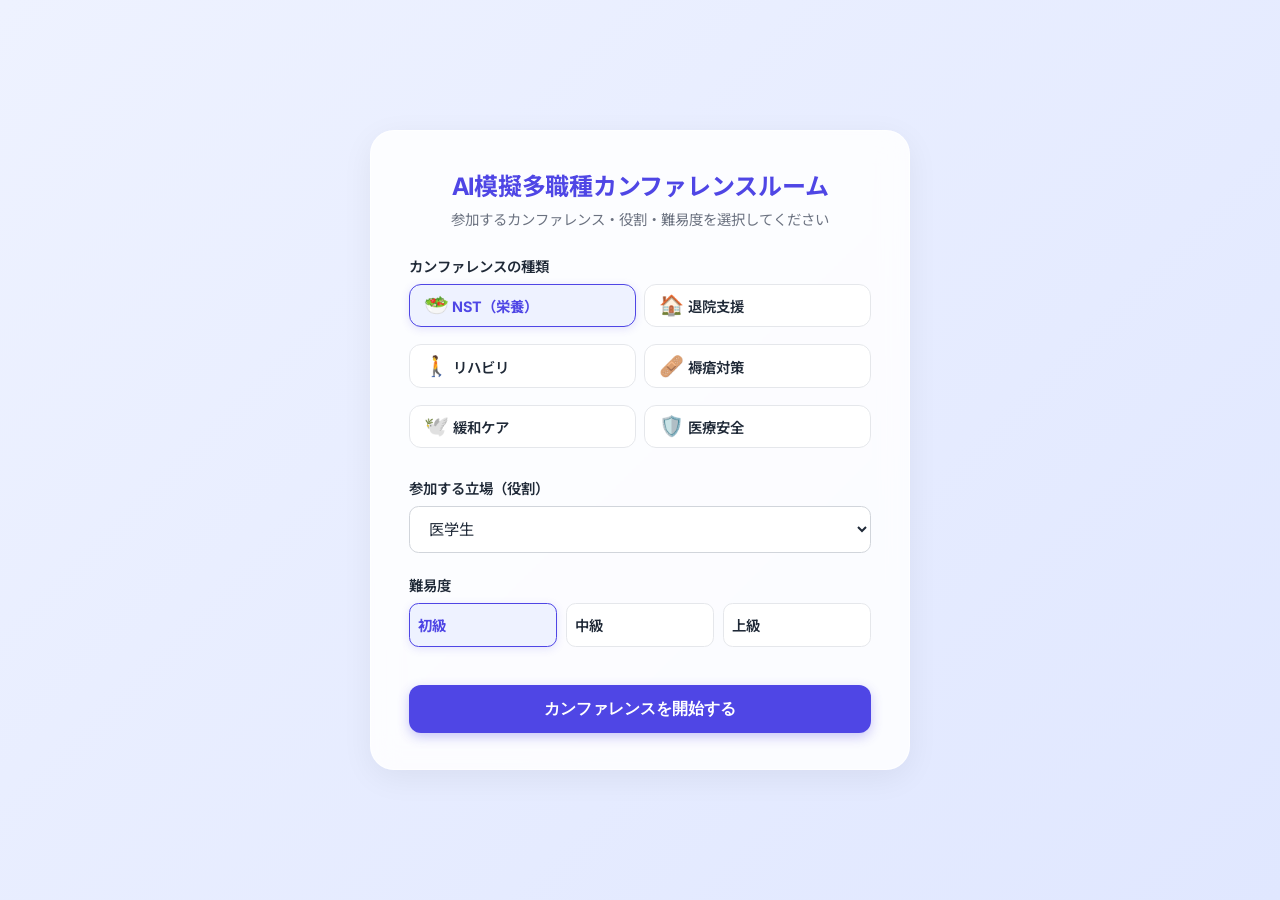
==== commit 4c3e1110: "デザイン改善: 開始画面をシンプル・コンパクトなボタングリッド＆セレクトUIに最適化" ====
--- a/index.html
+++ b/index.html
@@ -12,198 +12,104 @@
     <!-- Setup Screen -->
     <div id="setup-screen" class="screen active">
       <div class="glass-panel setup-panel">
-        <header class="setup-header">
-          <div class="brand-badge">医療教育 AIシミュレーション</div>
-          <h1 class="main-title">AI模擬多職種カンファレンスルーム</h1>
-          <p class="subtitle">参加するカンファレンス・役割・難易度を選択してください</p>
-        </header>
+        <h1>AI模擬多職種カンファレンスルーム</h1>
+        <p class="subtitle">参加するカンファレンス・役割・難易度を選択してください</p>
         
         <form id="setup-form">
-          <!-- Step 1: Conference Selection -->
-          <section class="form-section">
-            <div class="section-heading">
-              <span class="step-num">1</span>
-              <div class="heading-text">
-                <h3>参加するカンファレンスを選択してください</h3>
-                <span class="step-desc">目的に合わせた臨床カンファレンスを選びます（クリックで選択）</span>
-              </div>
-            </div>
-            <div class="conference-grid">
-              <!-- 1. NST -->
-              <label class="conference-card selected" for="conf-nst">
-                <input type="radio" name="conference" id="conf-nst" value="nst" checked>
-                <div class="card-body">
-                  <div class="card-top">
-                    <span class="card-icon">🥗</span>
-                    <span class="card-tag">栄養管理・摂食嚥下</span>
-                  </div>
-                  <div class="card-title">NST（栄養）カンファレンス</div>
-                  <p class="card-desc">脳梗塞後の摂食量低下とむせのある高齢患者に対し、栄養改善と安全な経口摂取を多職種で検討します。</p>
-                  <div class="card-roles">参加: 医師・管理栄養士・看護師・ST・薬剤師・検査技師</div>
-                </div>
+          <!-- 1. カンファレンスの種類 -->
+          <div class="form-group">
+            <label>カンファレンスの種類</label>
+            <div class="conference-buttons">
+              <label class="conf-btn selected">
+                <input type="radio" name="conference" value="nst" checked>
+                <span class="conf-icon">🥗</span>
+                <span class="conf-name">NST（栄養）</span>
               </label>
 
-              <!-- 2. 退院支援 -->
-              <label class="conference-card" for="conf-discharge">
-                <input type="radio" name="conference" id="conf-discharge" value="discharge">
-                <div class="card-body">
-                  <div class="card-top">
-                    <span class="card-icon">🏠</span>
-                    <span class="card-tag">在宅復帰・地域連携</span>
-                  </div>
-                  <div class="card-title">退院支援カンファレンス</div>
-                  <p class="card-desc">大腿骨骨折術後の独居高齢患者の在宅復帰に向け、ADL評価・介護サービス調整・家族連携を協議します。</p>
-                  <div class="card-roles">参加: 医師・病棟看護師・MSW・PT・薬剤師・ケアマネジャー</div>
-                </div>
+              <label class="conf-btn">
+                <input type="radio" name="conference" value="discharge">
+                <span class="conf-icon">🏠</span>
+                <span class="conf-name">退院支援</span>
               </label>
 
-              <!-- 3. リハビリ -->
-              <label class="conference-card" for="conf-rehab">
-                <input type="radio" name="conference" id="conf-rehab" value="rehab">
-                <div class="card-body">
-                  <div class="card-top">
-                    <span class="card-icon">🚶</span>
-                    <span class="card-tag">機能回復・生活自立</span>
-                  </div>
-                  <div class="card-title">リハビリテーションカンファレンス</div>
-                  <p class="card-desc">回復期脳卒中患者の麻痺・高次脳機能障害に対し、多職種連携による日常生活自立プランを策定します。</p>
-                  <div class="card-roles">参加: リハ医・PT・OT・ST・病棟看護師・MSW</div>
-                </div>
+              <label class="conf-btn">
+                <input type="radio" name="conference" value="rehab">
+                <span class="conf-icon">🚶</span>
+                <span class="conf-name">リハビリ</span>
               </label>
 
-              <!-- 4. 褥瘡対策 -->
-              <label class="conference-card" for="conf-pressure_ulcer">
-                <input type="radio" name="conference" id="conf-pressure_ulcer" value="pressure_ulcer">
-                <div class="card-body">
-                  <div class="card-top">
-                    <span class="card-icon">🩹</span>
-                    <span class="card-tag">創傷管理・除圧ケア</span>
-                  </div>
-                  <div class="card-title">褥瘡対策カンファレンス</div>
-                  <p class="card-desc">寝たきり高齢患者の仙骨部深部褥瘡に対し、DESIGN-R評価・外用薬選定・体位変換計画を立案します。</p>
-                  <div class="card-roles">参加: 皮膚科/主治医・WOC認定看護師・管理栄養士・PT・薬剤師</div>
-                </div>
+              <label class="conf-btn">
+                <input type="radio" name="conference" value="pressure_ulcer">
+                <span class="conf-icon">🩹</span>
+                <span class="conf-name">褥瘡対策</span>
               </label>
 
-              <!-- 5. 緩和ケア -->
-              <label class="conference-card" for="conf-palliative">
-                <input type="radio" name="conference" id="conf-palliative" value="palliative">
-                <div class="card-body">
-                  <div class="card-top">
-                    <span class="card-icon">🕊️</span>
-                    <span class="card-tag">全人的苦痛・ACP</span>
-                  </div>
-                  <div class="card-title">緩和ケアカンファレンス</div>
-                  <p class="card-desc">進行がん患者のがん性疼痛・倦怠感の緩和と、患者と家族の意向（ACP）を尊重した療養方針を検討します。</p>
-                  <div class="card-roles">参加: 緩和ケア医・緩和ケア認定看護師・薬剤師・公認心理師・MSW</div>
-                </div>
+              <label class="conf-btn">
+                <input type="radio" name="conference" value="palliative">
+                <span class="conf-icon">🕊️</span>
+                <span class="conf-name">緩和ケア</span>
               </label>
 
-              <!-- 6. 医療安全 -->
-              <label class="conference-card" for="conf-safety">
-                <input type="radio" name="conference" id="conf-safety" value="safety">
-                <div class="card-body">
-                  <div class="card-top">
-                    <span class="card-icon">🛡️</span>
-                    <span class="card-tag">リスク分析・再発防止</span>
-                  </div>
-                  <div class="card-title">医療安全カンファレンス</div>
-                  <p class="card-desc">夜間せん妄によるベッド柵乗り越え転倒・点滴抜去インシデントの原因分析（RCA）と再発防止策を立案します。</p>
-                  <div class="card-roles">参加: 医療安全管理者・主治医・病棟師長・薬剤師・臨床工学技士・PT</div>
-                </div>
+              <label class="conf-btn">
+                <input type="radio" name="conference" value="safety">
+                <span class="conf-icon">🛡️</span>
+                <span class="conf-name">医療安全</span>
               </label>
             </div>
-          </section>
+          </div>
 
-          <!-- Step 2: Role Selection -->
-          <section class="form-section">
-            <div class="section-heading">
-              <span class="step-num">2</span>
-              <div class="heading-text">
-                <h3>参加する立場（役割）</h3>
-                <span class="step-desc">シミュレーション内であなたが担当する職種・立場を選択してください</span>
-              </div>
-            </div>
-            <div class="select-wrapper">
-              <select id="role-select" name="role" required>
-                <optgroup label="学生">
-                  <option value="医学生" selected>医学生</option>
-                  <option value="看護学生">看護学生</option>
-                  <option value="薬学生">薬学生</option>
-                  <option value="管理栄養士養成課程学生">管理栄養士養成課程学生</option>
-                  <option value="臨床検査技師養成課程学生">臨床検査技師養成課程学生</option>
-                  <option value="言語聴覚士（ST）養成課程学生">言語聴覚士（ST）養成課程学生</option>
-                  <option value="理学療法士（PT）養成課程学生">理学療法士（PT）養成課程学生</option>
-                  <option value="作業療法士（OT）養成課程学生">作業療法士（OT）養成課程学生</option>
-                  <option value="その他の学生">その他の医療・福祉系学生</option>
-                </optgroup>
-                <optgroup label="新人医療従事者">
-                  <option value="新人医師">新人医師</option>
-                  <option value="新人看護師">新人看護師</option>
-                  <option value="新人薬剤師">新人薬剤師</option>
-                  <option value="新人管理栄養士">新人管理栄養士</option>
-                  <option value="新人臨床検査技師">新人臨床検査技師</option>
-                  <option value="新人ST">新人ST（言語聴覚士）</option>
-                  <option value="新人PT">新人PT（理学療法士）</option>
-                  <option value="新人OT">新人OT（作業療法士）</option>
-                  <option value="その他の新人">その他の新人医療・福祉職</option>
-                </optgroup>
-              </select>
-            </div>
-          </section>
+          <!-- 2. 参加する立場（役割） -->
+          <div class="form-group">
+            <label for="role-select">参加する立場（役割）</label>
+            <select id="role-select" required>
+              <optgroup label="学生">
+                <option value="医学生" selected>医学生</option>
+                <option value="看護学生">看護学生</option>
+                <option value="薬学生">薬学生</option>
+                <option value="管理栄養士養成課程学生">管理栄養士養成課程学生</option>
+                <option value="臨床検査技師養成課程学生">臨床検査技師養成課程学生</option>
+                <option value="言語聴覚士（ST）養成課程学生">言語聴覚士（ST）養成課程学生</option>
+                <option value="理学療法士（PT）養成課程学生">理学療法士（PT）養成課程学生</option>
+                <option value="作業療法士（OT）養成課程学生">作業療法士（OT）養成課程学生</option>
+                <option value="その他の学生">その他の医療・福祉系学生</option>
+              </optgroup>
+              <optgroup label="新人医療従事者">
+                <option value="新人医師">新人医師</option>
+                <option value="新人看護師">新人看護師</option>
+                <option value="新人薬剤師">新人薬剤師</option>
+                <option value="新人管理栄養士">新人管理栄養士</option>
+                <option value="新人臨床検査技師">新人臨床検査技師</option>
+                <option value="新人ST">新人ST</option>
+                <option value="新人PT">新人PT</option>
+                <option value="新人OT">新人OT</option>
+                <option value="その他の新人">その他の新人医療・福祉職</option>
+              </optgroup>
+            </select>
+          </div>
 
-          <!-- Step 3: Difficulty Selection -->
-          <section class="form-section">
-            <div class="section-heading">
-              <span class="step-num">3</span>
-              <div class="heading-text">
-                <h3>難易度</h3>
-                <span class="step-desc">あなたの習熟度に合わせて難易度を選択してください（クリックで選択）</span>
-              </div>
-            </div>
-            <div class="difficulty-grid">
-              <label class="difficulty-card selected" for="diff-beginner">
-                <input type="radio" name="difficulty" id="diff-beginner" value="beginner" checked>
-                <div class="card-body">
-                  <div class="diff-header">
-                    <span class="diff-badge diff-beginner">初級</span>
-                    <span class="diff-theme">基礎的な問題把握</span>
-                  </div>
-                  <p class="diff-desc">AI専門職からヒントが多く提示されます。全体の流れや多職種の役割を掴むのに最適です。</p>
-                </div>
+          <!-- 3. 難易度 -->
+          <div class="form-group">
+            <label>難易度</label>
+            <div class="difficulty-buttons">
+              <label class="diff-btn selected">
+                <input type="radio" name="difficulty" value="beginner" checked>
+                <span class="diff-dot beginner"></span>
+                <span>初級</span>
               </label>
-
-              <label class="difficulty-card" for="diff-intermediate">
-                <input type="radio" name="difficulty" id="diff-intermediate" value="intermediate">
-                <div class="card-body">
-                  <div class="diff-header">
-                    <span class="diff-badge diff-intermediate">中級</span>
-                    <span class="diff-theme">複数課題の統合と連携</span>
-                  </div>
-                  <p class="diff-desc">AIからのヒントが減り、自発的な質問や他職種連携のアプローチが求められます。</p>
-                </div>
+              <label class="diff-btn">
+                <input type="radio" name="difficulty" value="intermediate">
+                <span class="diff-dot intermediate"></span>
+                <span>中級</span>
               </label>
-
-              <label class="difficulty-card" for="diff-advanced">
-                <input type="radio" name="difficulty" id="diff-advanced" value="advanced">
-                <div class="card-body">
-                  <div class="diff-header">
-                    <span class="diff-badge diff-advanced">上級</span>
-                    <span class="diff-theme">複雑病態・意思決定支援</span>
-                  </div>
-                  <p class="diff-desc">AIは答えを誘導しません。複雑な課題の調整と自発的な提案・主導が必要です。</p>
-                </div>
+              <label class="diff-btn">
+                <input type="radio" name="difficulty" value="advanced">
+                <span class="diff-dot advanced"></span>
+                <span>上級</span>
               </label>
             </div>
-          </section>
+          </div>
 
-          <!-- Submit and Guidance -->
-          <div class="setup-actions">
-            <button type="submit" id="start-conference-btn" class="btn-primary">
-              <span>カンファレンスを開始する</span>
-              <svg viewBox="0 0 24 24" width="20" height="20" fill="none" stroke="currentColor" stroke-width="2.5" stroke-linecap="round" stroke-linejoin="round"><line x1="5" y1="12" x2="19" y2="12"></line><polyline points="12 5 19 12 12 19"></polyline></svg>
-            </button>
-          </div>
+          <button type="submit" class="btn-primary">カンファレンスを開始する</button>
         </form>
       </div>
     </div>
--- a/css/style.css
+++ b/css/style.css
@@ -4,7 +4,7 @@
   --primary-light: #EEF2FF;
   --bg-gradient-start: #EEF2FF;
   --bg-gradient-end: #E0E7FF;
-  --glass-bg: rgba(255, 255, 255, 0.82);
+  --glass-bg: rgba(255, 255, 255, 0.85);
   --glass-border: rgba(255, 255, 255, 0.7);
   --text-main: #1F2937;
   --text-muted: #6B7280;
@@ -69,13 +69,13 @@
 }
 
 /* ===================================================
-   Setup Screen (Portal & Selection)
+   Setup Screen (Clean & Simple)
    =================================================== */
 #setup-screen {
   overflow-y: auto;
   padding: 1.5rem 1rem;
   display: none;
-  justify-content: flex-start;
+  justify-content: center;
   align-items: center;
 }
 
@@ -84,193 +84,99 @@
 }
 
 .setup-panel {
-  padding: 2.2rem 2.5rem;
+  padding: 2.2rem 2.4rem;
   border-radius: 1.5rem;
   width: 100%;
-  max-width: 860px;
+  max-width: 540px;
   text-align: center;
-  margin: auto;
-}
-
-.setup-header {
-  margin-bottom: 2rem;
-}
-
-.brand-badge {
-  display: inline-block;
-  background: rgba(79, 70, 229, 0.1);
+}
+
+.setup-panel h1 {
+  font-size: 1.5rem;
+  margin-bottom: 0.4rem;
   color: var(--primary-color);
-  border: 1px solid rgba(79, 70, 229, 0.2);
-  padding: 0.25rem 0.85rem;
-  border-radius: 9999px;
-  font-size: 0.75rem;
-  font-weight: 600;
-  letter-spacing: 0.03em;
-  margin-bottom: 0.6rem;
-}
-
-.setup-panel .main-title {
-  font-size: 1.75rem;
   font-weight: 700;
-  color: #1E1B4B;
   letter-spacing: -0.01em;
-  margin-bottom: 0.4rem;
 }
 
 .setup-panel .subtitle {
   color: var(--text-muted);
-  font-size: 0.95rem;
-}
-
-/* Form Sections */
-.form-section {
-  margin-bottom: 2rem;
+  margin-bottom: 1.6rem;
+  font-size: 0.9rem;
+}
+
+.form-group {
+  margin-bottom: 1.3rem;
   text-align: left;
 }
 
-.section-heading {
-  display: flex;
-  align-items: flex-start;
-  gap: 0.75rem;
-  margin-bottom: 0.9rem;
-}
-
-.step-num {
-  background: var(--primary-color);
-  color: white;
-  border-radius: 50%;
-  width: 26px;
-  height: 26px;
-  display: flex;
-  align-items: center;
-  justify-content: center;
+.form-group label {
+  display: block;
+  font-weight: 600;
+  margin-bottom: 0.5rem;
+  font-size: 0.9rem;
+  color: var(--text-main);
+}
+
+/* 1. Conference Buttons Grid */
+.conference-buttons {
+  display: grid;
+  grid-template-columns: repeat(2, 1fr);
+  gap: 0.55rem;
+}
+
+.conf-btn {
+  display: flex;
+  align-items: center;
+  gap: 0.55rem;
+  padding: 0.65rem 0.85rem;
+  background: rgba(255, 255, 255, 0.85);
+  border: 1.5px solid #E5E7EB;
+  border-radius: 0.75rem;
+  cursor: pointer;
+  font-size: 0.88rem;
+  font-weight: 500;
+  color: var(--text-main);
+  transition: all 0.2s ease;
+  user-select: none;
+}
+
+.conf-btn input[type="radio"],
+.diff-btn input[type="radio"] {
+  display: none;
+}
+
+.conf-btn:hover {
+  background: white;
+  border-color: var(--primary-color);
+  transform: translateY(-1px);
+}
+
+.conf-btn.selected,
+.conf-btn:has(input:checked) {
+  background: #EEF2FF;
+  border-color: var(--primary-color);
+  color: var(--primary-color);
   font-weight: 700;
-  font-size: 0.85rem;
-  flex-shrink: 0;
-  box-shadow: 0 2px 6px rgba(79, 70, 229, 0.35);
-  margin-top: 1px;
-}
-
-.heading-text h3 {
-  font-size: 1.05rem;
-  font-weight: 600;
-  color: #111827;
-  margin-bottom: 0.15rem;
-}
-
-.heading-text .step-desc {
-  font-size: 0.8rem;
-  color: var(--text-muted);
-}
-
-/* 1. Conference Selection Grid */
-.conference-grid {
-  display: grid;
-  grid-template-columns: repeat(auto-fill, minmax(250px, 1fr));
-  gap: 0.85rem;
-}
-
-.conference-card {
-  display: block;
-  position: relative;
-  background: rgba(255, 255, 255, 0.7);
-  border: 2px solid rgba(229, 231, 235, 0.9);
-  border-radius: 1rem;
-  padding: 1.1rem;
-  cursor: pointer;
-  transition: all 0.2s cubic-bezier(0.4, 0, 0.2, 1);
-  user-select: none;
-}
-
-.conference-card input[type="radio"],
-.difficulty-card input[type="radio"] {
-  position: absolute;
-  top: 1rem;
-  right: 1rem;
-  width: 18px;
-  height: 18px;
-  accent-color: var(--primary-color);
-  cursor: pointer;
-}
-
-.conference-card:hover {
-  background: rgba(255, 255, 255, 0.98);
-  transform: translateY(-2px);
-  border-color: rgba(79, 70, 229, 0.35);
-  box-shadow: 0 8px 20px rgba(79, 70, 229, 0.1);
-}
-
-.conference-card:has(input:checked),
-.conference-card.selected {
-  background: #FFFFFF !important;
-  border-color: var(--primary-color) !important;
-  box-shadow: 0 8px 24px rgba(79, 70, 229, 0.2) !important;
-  transform: translateY(-2px);
-}
-
-.card-body {
-  display: flex;
-  flex-direction: column;
-  gap: 0.45rem;
-  pointer-events: none; /* クリックを親のlabelに通す */
-}
-
-.card-top {
-  display: flex;
-  align-items: center;
-  justify-content: space-between;
-  gap: 0.5rem;
-  padding-right: 1.8rem; /* ラジオボタンと重ならないよう余白 */
-}
-
-.card-icon {
-  font-size: 1.6rem;
+  box-shadow: 0 2px 8px rgba(79, 70, 229, 0.15);
+}
+
+.conf-icon {
+  font-size: 1.25rem;
   line-height: 1;
 }
 
-.card-tag {
-  font-size: 0.7rem;
-  font-weight: 600;
-  padding: 0.2rem 0.55rem;
-  border-radius: 9999px;
-  background: #EEF2FF;
-  color: var(--primary-color);
-  border: 1px solid rgba(79, 70, 229, 0.15);
-}
-
-.conference-card:has(input:checked) .card-tag,
-.conference-card.selected .card-tag {
-  background: var(--primary-color);
-  color: white;
-}
-
-.card-title {
-  font-size: 0.95rem;
-  font-weight: 700;
-  color: #111827;
-  padding-right: 1.5rem;
-}
-
-.card-desc {
-  font-size: 0.78rem;
-  color: #4B5563;
-  line-height: 1.4;
-  flex-grow: 1;
-}
-
-.card-roles {
-  font-size: 0.72rem;
-  color: #6B7280;
-  border-top: 1px dashed rgba(0, 0, 0, 0.08);
-  padding-top: 0.4rem;
-  margin-top: 0.2rem;
-}
-
-/* 2. Role Select Dropdown */
-.select-wrapper select {
+.conf-name {
+  white-space: nowrap;
+  overflow: hidden;
+  text-overflow: ellipsis;
+}
+
+/* 2. Select */
+select {
   width: 100%;
-  padding: 0.85rem 1rem;
-  border-radius: 0.75rem;
+  padding: 0.75rem 0.9rem;
+  border-radius: 0.6rem;
   border: 1.5px solid #D1D5DB;
   background: white;
   font-family: inherit;
@@ -281,128 +187,77 @@
   cursor: pointer;
 }
 
-.select-wrapper select:focus {
+select:focus {
   border-color: var(--primary-color);
-  box-shadow: 0 0 0 3px rgba(79, 70, 229, 0.15);
-}
-
-/* 3. Difficulty Cards Grid */
-.difficulty-grid {
+  box-shadow: 0 0 0 3px rgba(79, 70, 229, 0.12);
+}
+
+/* 3. Difficulty Buttons */
+.difficulty-buttons {
   display: grid;
   grid-template-columns: repeat(3, 1fr);
-  gap: 0.85rem;
-}
-
-.difficulty-card {
-  display: block;
-  position: relative;
-  background: rgba(255, 255, 255, 0.7);
-  border: 2px solid rgba(229, 231, 235, 0.9);
-  border-radius: 1rem;
-  padding: 1rem;
+  gap: 0.55rem;
+}
+
+.diff-btn {
+  display: flex;
+  align-items: center;
+  justify-content: center;
+  gap: 0.4rem;
+  padding: 0.65rem 0.5rem;
+  background: rgba(255, 255, 255, 0.85);
+  border: 1.5px solid #E5E7EB;
+  border-radius: 0.6rem;
   cursor: pointer;
-  transition: all 0.2s cubic-bezier(0.4, 0, 0.2, 1);
+  font-size: 0.88rem;
+  font-weight: 500;
+  color: var(--text-main);
+  transition: all 0.2s ease;
   user-select: none;
 }
 
-.difficulty-card:hover {
-  background: rgba(255, 255, 255, 0.98);
-  transform: translateY(-2px);
-  border-color: rgba(79, 70, 229, 0.35);
-  box-shadow: 0 8px 20px rgba(79, 70, 229, 0.1);
-}
-
-.difficulty-card:has(input:checked),
-.difficulty-card.selected {
-  background: #FFFFFF !important;
-  border-color: var(--primary-color) !important;
-  box-shadow: 0 8px 24px rgba(79, 70, 229, 0.18) !important;
-  transform: translateY(-2px);
-}
-
-.diff-header {
-  display: flex;
-  align-items: center;
-  gap: 0.45rem;
-  margin-bottom: 0.2rem;
-  padding-right: 1.8rem;
-}
-
-.diff-badge {
-  font-size: 0.75rem;
+.diff-btn:hover {
+  background: white;
+  border-color: var(--primary-color);
+}
+
+.diff-btn.selected,
+.diff-btn:has(input:checked) {
+  background: #EEF2FF;
+  border-color: var(--primary-color);
+  color: var(--primary-color);
   font-weight: 700;
-  padding: 0.2rem 0.55rem;
-  border-radius: 9999px;
-  display: inline-block;
-}
-
-.diff-beginner {
-  background: #ECFDF5;
-  color: #059669;
-  border: 1px solid #A7F3D0;
-}
-
-.diff-intermediate {
-  background: #FFFBEB;
-  color: #D97706;
-  border: 1px solid #FDE68A;
-}
-
-.diff-advanced {
-  background: #FEF2F2;
-  color: #DC2626;
-  border: 1px solid #FECACA;
-}
-
-.diff-theme {
-  font-size: 0.85rem;
-  font-weight: 600;
-  color: #1F2937;
-}
-
-.diff-desc {
-  font-size: 0.78rem;
-  color: #4B5563;
-  line-height: 1.4;
-}
-
-/* Submit Actions Area */
-.setup-actions {
-  margin-top: 2.2rem;
-  display: flex;
-  flex-direction: column;
-  align-items: center;
-  gap: 0.85rem;
-}
-
+  box-shadow: 0 2px 8px rgba(79, 70, 229, 0.15);
+}
+
+.diff-dot {
+  width: 8px;
+  height: 8px;
+  border-radius: 50%;
+}
+.diff-dot.beginner { background: #10B981; }
+.diff-dot.intermediate { background: #F59E0B; }
+.diff-dot.advanced { background: #EF4444; }
+
+/* Primary Button */
 .btn-primary {
-  padding: 0.95rem 2.4rem;
-  border-radius: 0.85rem;
-  font-size: 1.05rem;
-  font-weight: 600;
-  display: inline-flex;
-  align-items: center;
-  gap: 0.6rem;
+  width: 100%;
+  margin-top: 0.6rem;
+  padding: 0.85rem;
+  border-radius: 0.75rem;
+  border: none;
   background: var(--primary-color);
   color: white;
-  border: none;
+  font-size: 1rem;
+  font-weight: 600;
   cursor: pointer;
-  transition: all 0.2s cubic-bezier(0.4, 0, 0.2, 1);
-  box-shadow: 0 4px 14px rgba(79, 70, 229, 0.35);
-}
-
-.btn-primary:hover:not(:disabled) {
+  transition: background 0.2s, transform 0.1s;
+  box-shadow: 0 4px 12px rgba(79, 70, 229, 0.3);
+}
+
+.btn-primary:hover {
   background: var(--primary-hover);
-  transform: translateY(-2px);
-  box-shadow: 0 6px 20px rgba(79, 70, 229, 0.45);
-}
-
-.btn-primary:disabled {
-  opacity: 0.45;
-  cursor: not-allowed;
-  box-shadow: none;
-  filter: grayscale(0.5);
-  transform: none;
+  transform: translateY(-1px);
 }
 
 /* ===================================================
@@ -904,19 +759,6 @@
    Responsive Design (Tablet & Mobile)
    =================================================== */
 @media (max-width: 900px) {
-  .setup-panel {
-    padding: 1.8rem 1.4rem;
-  }
-
-  .difficulty-grid {
-    grid-template-columns: 1fr;
-    gap: 0.65rem;
-  }
-
-  .conference-grid {
-    grid-template-columns: repeat(2, 1fr);
-  }
-
   .conference-layout {
     flex-direction: column;
   }
@@ -937,11 +779,11 @@
     border-radius: 1rem;
   }
 
-  .setup-panel .main-title {
-    font-size: 1.4rem;
+  .setup-panel h1 {
+    font-size: 1.3rem;
   }
 
-  .conference-grid {
+  .conference-buttons {
     grid-template-columns: 1fr;
   }
 
@@ -956,10 +798,4 @@
   .message {
     max-width: 92%;
   }
-
-  .btn-primary {
-    width: 100%;
-    justify-content: center;
-    padding: 0.85rem 1.5rem;
-  }
-}
+}
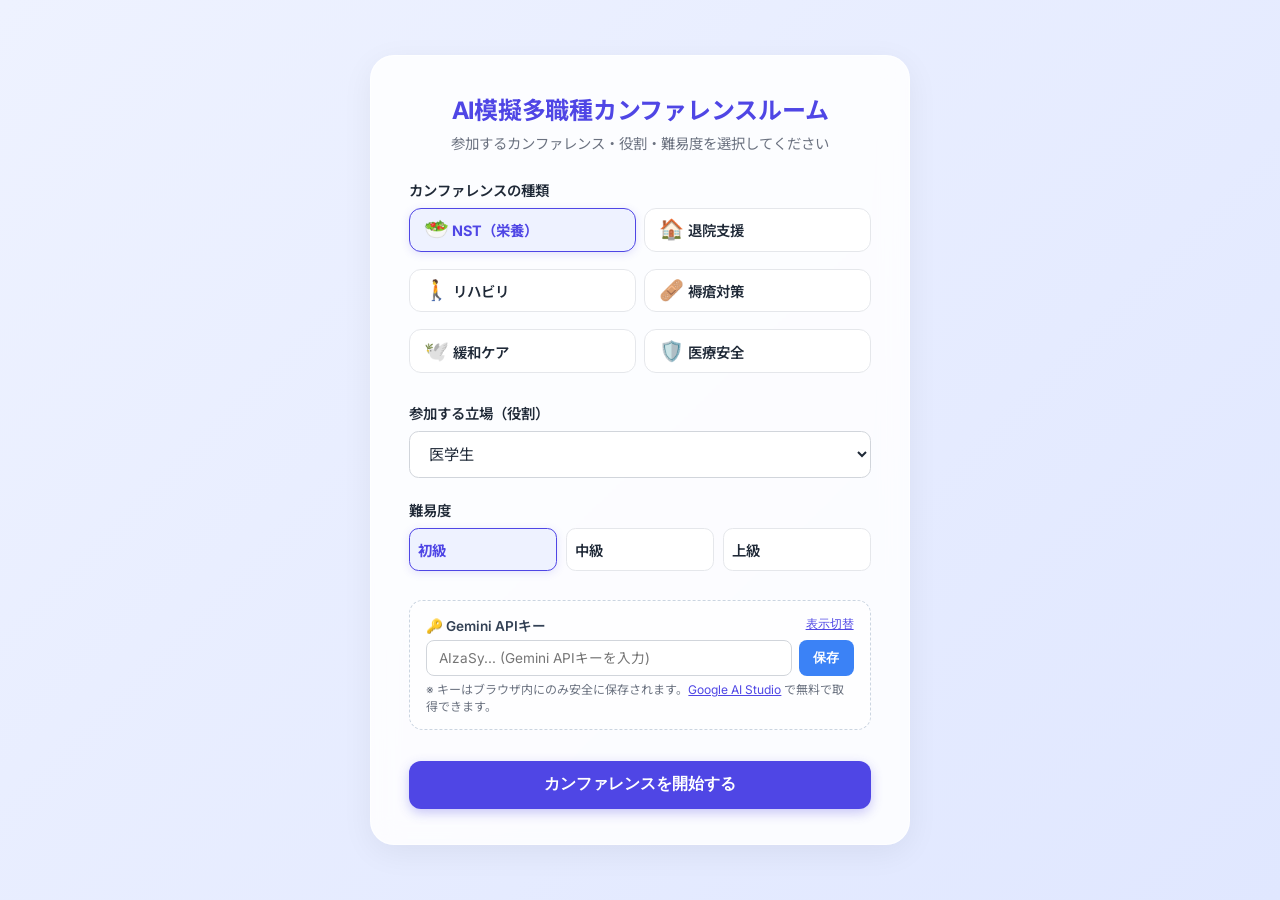
==== commit 705d0651: "Gemini APIキーの画面入力・保存対応とモデル設定の修正" ====
--- a/index.html
+++ b/index.html
@@ -15,7 +15,7 @@
         <h1>AI模擬多職種カンファレンスルーム</h1>
         <p class="subtitle">参加するカンファレンス・役割・難易度を選択してください</p>
         
-        <form id="setup-form">
+        <form id="setup-form" onsubmit="return false;">
           <!-- 1. カンファレンスの種類 -->
           <div class="form-group">
             <label>カンファレンスの種類</label>
@@ -61,7 +61,7 @@
           <!-- 2. 参加する立場（役割） -->
           <div class="form-group">
             <label for="role-select">参加する立場（役割）</label>
-            <select id="role-select" required>
+            <select id="role-select">
               <optgroup label="学生">
                 <option value="医学生" selected>医学生</option>
                 <option value="看護学生">看護学生</option>
@@ -109,7 +109,22 @@
             </div>
           </div>
 
-          <button type="submit" class="btn-primary">カンファレンスを開始する</button>
+          <!-- 4. Gemini APIキー設定 -->
+          <div class="form-group api-key-group">
+            <div class="api-key-header">
+              <label for="api-key-input">🔑 Gemini APIキー</label>
+              <button type="button" id="toggle-key-visibility-btn" class="text-link-btn">表示切替</button>
+            </div>
+            <div class="api-key-input-wrapper">
+              <input type="password" id="api-key-input" placeholder="AIzaSy... (Gemini APIキーを入力)" autocomplete="off">
+              <button type="button" id="save-key-btn" class="btn-save-key">保存</button>
+            </div>
+            <p class="api-key-hint">
+              ※ キーはブラウザ内にのみ安全に保存されます。<a href="https://aistudio.google.com/app/apikey" target="_blank" rel="noopener">Google AI Studio</a> で無料で取得できます。
+            </p>
+          </div>
+
+          <button type="button" id="start-conference-btn" class="btn-primary">カンファレンスを開始する</button>
         </form>
       </div>
     </div>
--- a/css/style.css
+++ b/css/style.css
@@ -239,6 +239,95 @@
 .diff-dot.intermediate { background: #F59E0B; }
 .diff-dot.advanced { background: #EF4444; }
 
+/* 4. API Key Group */
+.api-key-group {
+  background: rgba(255, 255, 255, 0.6);
+  border: 1px dashed #CBD5E1;
+  border-radius: 0.85rem;
+  padding: 0.85rem 1rem;
+  margin-top: 1rem;
+}
+
+.api-key-header {
+  display: flex;
+  justify-content: space-between;
+  align-items: center;
+  margin-bottom: 0.35rem;
+}
+
+.api-key-header label {
+  margin-bottom: 0;
+  font-size: 0.85rem;
+  color: #334155;
+}
+
+.text-link-btn {
+  background: none;
+  border: none;
+  color: var(--primary-color);
+  font-size: 0.78rem;
+  cursor: pointer;
+  text-decoration: underline;
+  padding: 0;
+}
+
+.text-link-btn:hover {
+  color: var(--primary-hover);
+}
+
+.api-key-input-wrapper {
+  display: flex;
+  gap: 0.4rem;
+}
+
+.api-key-input-wrapper input {
+  flex: 1;
+  padding: 0.55rem 0.75rem;
+  border-radius: 0.5rem;
+  border: 1.5px solid #D1D5DB;
+  font-family: inherit;
+  font-size: 0.85rem;
+  background: white;
+  outline: none;
+  transition: border-color 0.2s;
+}
+
+.api-key-input-wrapper input:focus {
+  border-color: var(--primary-color);
+}
+
+.btn-save-key {
+  padding: 0.55rem 0.9rem;
+  background: #3B82F6;
+  color: white;
+  border: none;
+  border-radius: 0.5rem;
+  font-size: 0.82rem;
+  font-weight: 600;
+  cursor: pointer;
+  transition: background 0.2s;
+}
+
+.btn-save-key:hover {
+  background: #2563EB;
+}
+
+.btn-save-key.saved {
+  background: #10B981;
+}
+
+.api-key-hint {
+  font-size: 0.75rem;
+  color: var(--text-muted);
+  margin-top: 0.4rem;
+  line-height: 1.4;
+}
+
+.api-key-hint a {
+  color: var(--primary-color);
+  text-decoration: underline;
+}
+
 /* Primary Button */
 .btn-primary {
   width: 100%;
